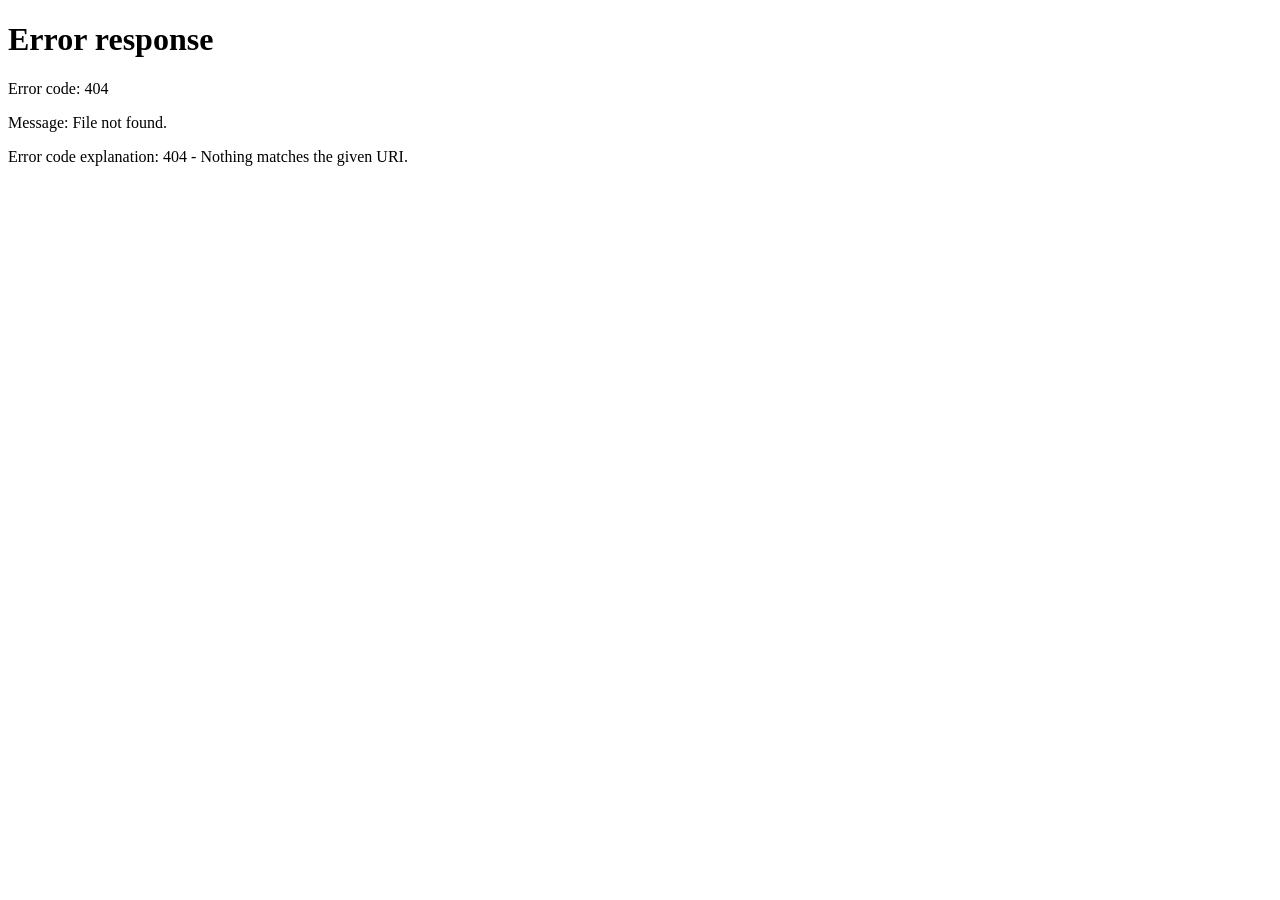
==== index.html @ f2846273 "Add PWA entry point" ====
<!DOCTYPE html>
<html><head><meta charset="utf-8"><meta name="viewport" content="width=device-width,initial-scale=1"><meta name="theme-color" content="#1f5fae"><meta name="description" content="Civil Quantity & Estimate Pro"><link rel="manifest" href="manifest.webmanifest"><link rel="icon" href="icon.svg"><title>Civil Quantity & Estimate Pro</title></head><body><script>window.location.replace('./app.html');</script><noscript>Enable JavaScript to use Civil Quantity & Estimate Pro.</noscript></body></html>
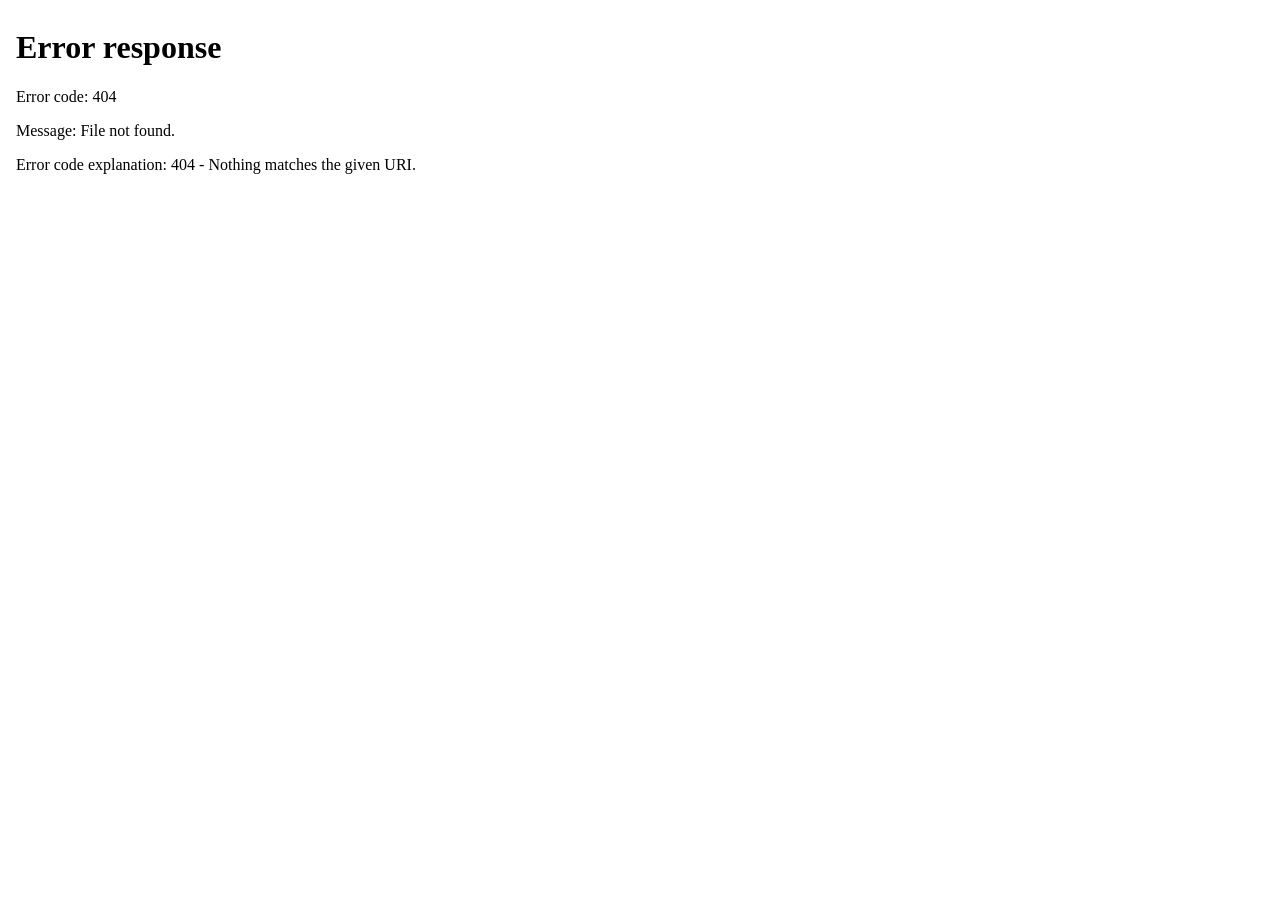
==== commit 2b8a3d98: "Configure PWA shell and service worker" ====
--- a/index.html
+++ b/index.html
@@ -1,2 +1,2 @@
 <!DOCTYPE html>
-<html><head><meta charset="utf-8"><meta name="viewport" content="width=device-width,initial-scale=1"><meta name="theme-color" content="#1f5fae"><meta name="description" content="Civil Quantity & Estimate Pro"><link rel="manifest" href="manifest.webmanifest"><link rel="icon" href="icon.svg"><title>Civil Quantity & Estimate Pro</title></head><body><script>window.location.replace('./app.html');</script><noscript>Enable JavaScript to use Civil Quantity & Estimate Pro.</noscript></body></html>+<html><head><meta charset="utf-8"><meta name="viewport" content="width=device-width, initial-scale=1, viewport-fit=cover"><meta name="theme-color" content="#1f5fae"><meta name="description" content="Civil Quantity & Estimate Pro — quantity calculation, BOQ, rate analysis, materials, steel, plumbing and electrical estimation."><link rel="manifest" href="manifest.webmanifest"><link rel="icon" href="icon.svg" type="image/svg+xml"><link rel="apple-touch-icon" href="icon.svg"><title>Civil Quantity & Estimate Pro</title></head><body><script>if('serviceWorker' in navigator){window.addEventListener('load',()=>navigator.serviceWorker.register('./sw.js').catch(console.error));}</script><script>window.addEventListener('error',e=>console.error(e));</script><!-- APP_START --><div id="app"></div><script>document.getElementById('app').innerHTML='<iframe src="app.html" style="width:100%;height:100vh;border:0" title="Civil Quantity & Estimate Pro"></iframe>';</script></body></html>
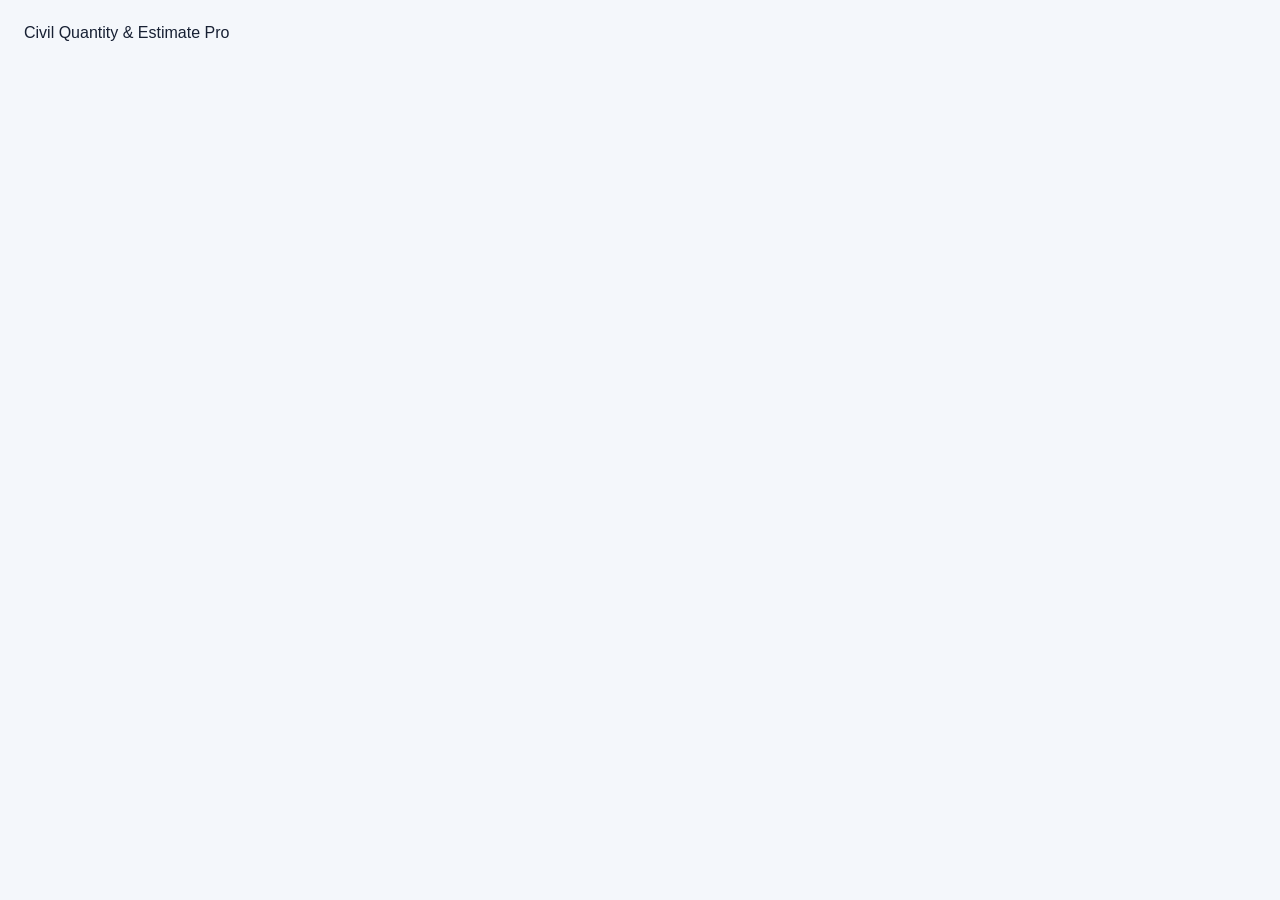
==== commit d3b0d7a7: "Prepare PWA application" ====
--- a/index.html
+++ b/index.html
@@ -1,2 +1,17 @@
 <!DOCTYPE html>
-<html><head><meta charset="utf-8"><meta name="viewport" content="width=device-width, initial-scale=1, viewport-fit=cover"><meta name="theme-color" content="#1f5fae"><meta name="description" content="Civil Quantity & Estimate Pro — quantity calculation, BOQ, rate analysis, materials, steel, plumbing and electrical estimation."><link rel="manifest" href="manifest.webmanifest"><link rel="icon" href="icon.svg" type="image/svg+xml"><link rel="apple-touch-icon" href="icon.svg"><title>Civil Quantity & Estimate Pro</title></head><body><script>if('serviceWorker' in navigator){window.addEventListener('load',()=>navigator.serviceWorker.register('./sw.js').catch(console.error));}</script><script>window.addEventListener('error',e=>console.error(e));</script><!-- APP_START --><div id="app"></div><script>document.getElementById('app').innerHTML='<iframe src="app.html" style="width:100%;height:100vh;border:0" title="Civil Quantity & Estimate Pro"></iframe>';</script></body></html>+<html lang="en">
+<head>
+<meta charset="UTF-8">
+<meta name="viewport" content="width=device-width,initial-scale=1,viewport-fit=cover">
+<meta name="theme-color" content="#155eef">
+<meta name="description" content="Civil Quantity & Estimate Pro — civil quantity calculation, BOQ, rate analysis, material, steel, plumbing and electrical estimation.">
+<link rel="manifest" href="./manifest.webmanifest">
+<link rel="icon" href="./icon.svg" type="image/svg+xml">
+<link rel="apple-touch-icon" href="./icon.svg">
+<title>Civil Quantity & Estimate Pro</title>
+<style>:root{--bg:#f4f7fb;--panel:#fff;--text:#172033;--muted:#667085;--line:#dbe2ea;--accent:#155eef;--accent2:#0b4dbb;--danger:#d92d20;--ok:#039855}*{box-sizing:border-box}body{margin:0;font-family:Inter,Arial,sans-serif;background:var(--bg);color:var(--text)}.app{display:flex;min-height:100vh}.side{width:245px;backgr</style>
+</head>
+<body>
+<div style="padding:24px;font-family:Arial">Civil Quantity & Estimate Pro</div>
+<script>if('serviceWorker' in navigator){window.addEventListener('load',function(){navigator.serviceWorker.register('./sw.js').catch(console.error)})}</script>
+</body></html>
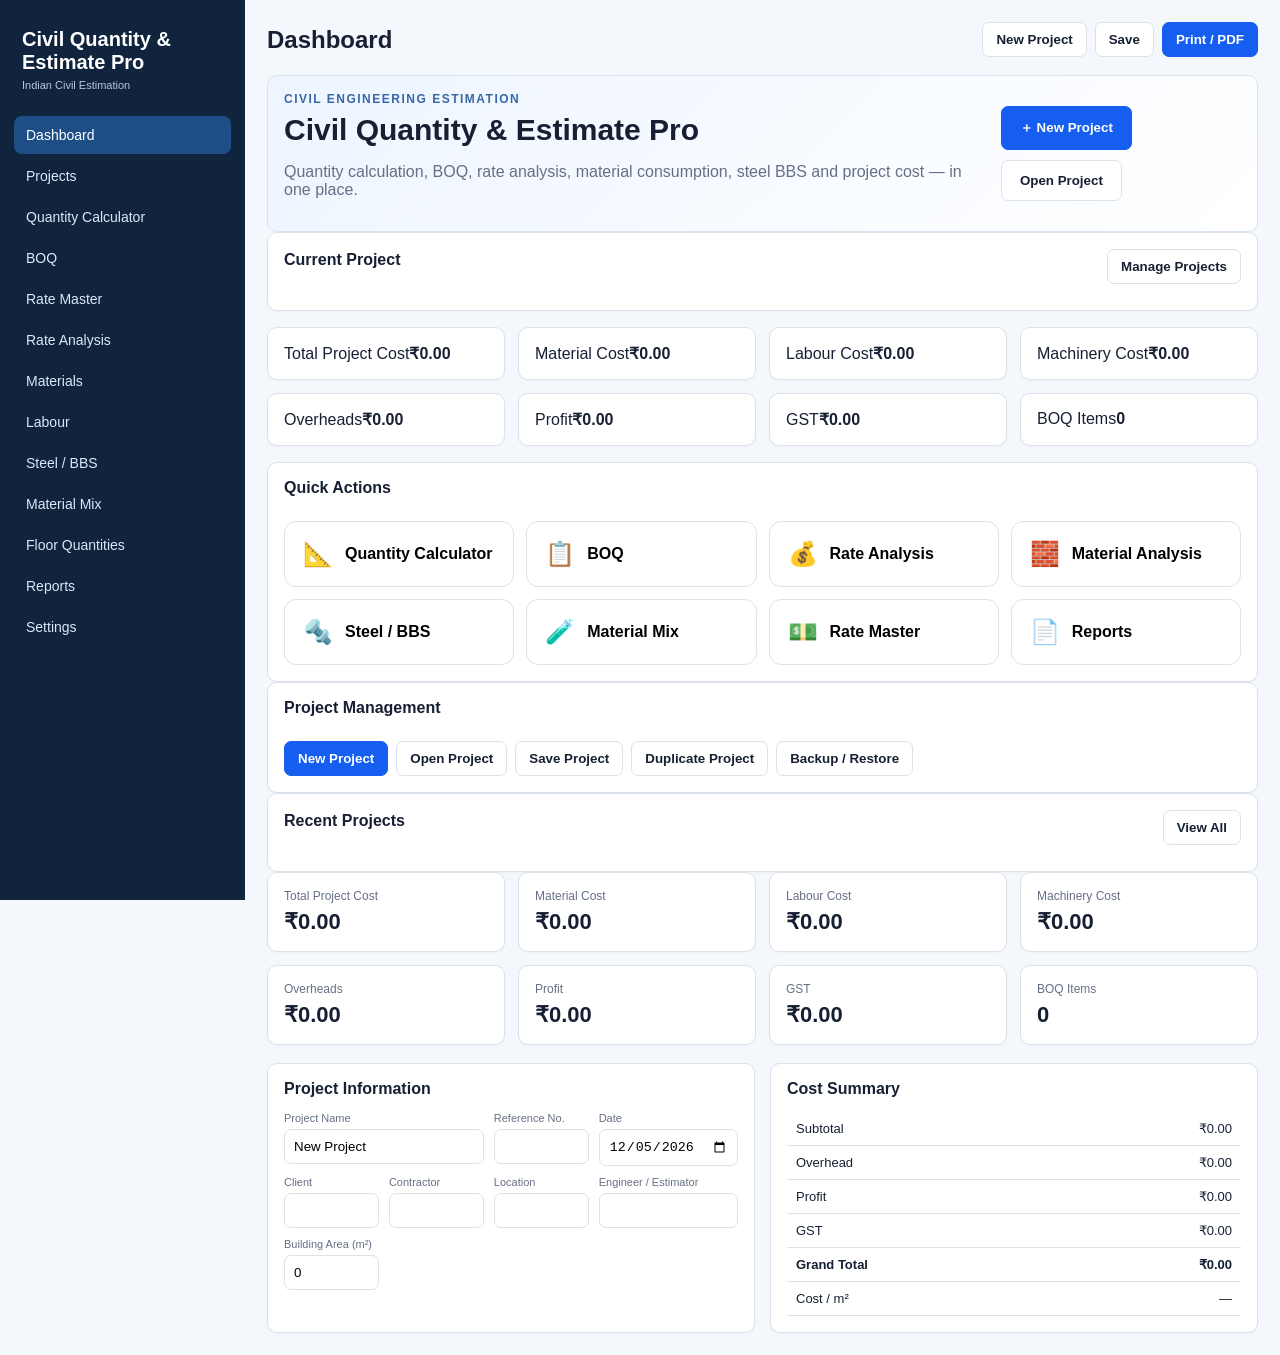
==== commit 10b99267: "Add files via upload" ====
--- a/index.html
+++ b/index.html
@@ -1,17 +1,419 @@
 <!DOCTYPE html>
 <html lang="en">
 <head>
+<meta name="viewport" content="width=device-width, initial-scale=1, viewport-fit=cover">
+<meta name="theme-color" content="#1f5fae">
+<meta name="description" content="Civil Quantity & Estimate Pro — quantity calculation, BOQ, rate analysis, materials, steel, plumbing and electrical estimation.">
+<link rel="manifest" href="manifest.webmanifest">
+<link rel="icon" href="icon.svg" type="image/svg+xml">
+<link rel="apple-touch-icon" href="icon.svg">
+
 <meta charset="UTF-8">
-<meta name="viewport" content="width=device-width,initial-scale=1,viewport-fit=cover">
-<meta name="theme-color" content="#155eef">
-<meta name="description" content="Civil Quantity & Estimate Pro — civil quantity calculation, BOQ, rate analysis, material, steel, plumbing and electrical estimation.">
-<link rel="manifest" href="./manifest.webmanifest">
-<link rel="icon" href="./icon.svg" type="image/svg+xml">
-<link rel="apple-touch-icon" href="./icon.svg">
+<meta name="viewport" content="width=device-width,initial-scale=1">
 <title>Civil Quantity & Estimate Pro</title>
-<style>:root{--bg:#f4f7fb;--panel:#fff;--text:#172033;--muted:#667085;--line:#dbe2ea;--accent:#155eef;--accent2:#0b4dbb;--danger:#d92d20;--ok:#039855}*{box-sizing:border-box}body{margin:0;font-family:Inter,Arial,sans-serif;background:var(--bg);color:var(--text)}.app{display:flex;min-height:100vh}.side{width:245px;backgr</style>
+<style>
+:root{--bg:#f4f7fb;--panel:#fff;--text:#172033;--muted:#667085;--line:#dbe2ea;--accent:#155eef;--accent2:#0b4dbb;--danger:#d92d20;--ok:#039855}
+*{box-sizing:border-box}body{margin:0;font-family:Inter,Arial,sans-serif;background:var(--bg);color:var(--text)}
+.app{display:flex;min-height:100vh}.side{width:245px;background:#10243e;color:white;padding:18px 14px;position:fixed;top:0;bottom:0;left:0;overflow:auto}.brand{font-size:20px;font-weight:800;padding:10px 8px 22px}.brand small{display:block;font-size:11px;color:#b8c7db;margin-top:5px;font-weight:500}.nav button{display:block;width:100%;border:0;background:transparent;color:#dce8f7;text-align:left;padding:11px 12px;border-radius:8px;margin:3px 0;cursor:pointer;font-size:14px}.nav button:hover,.nav button.active{background:#1d4f86;color:#fff}.main{margin-left:245px;width:calc(100% - 245px);padding:22px}.top{display:flex;justify-content:space-between;gap:15px;align-items:center;margin-bottom:18px}.top h1{margin:0;font-size:24px}.actions{display:flex;gap:8px;flex-wrap:wrap}.btn{border:1px solid var(--line);background:white;color:var(--text);padding:9px 13px;border-radius:7px;cursor:pointer;font-weight:600}.btn.primary{background:var(--accent);color:white;border-color:var(--accent)}.btn.danger{color:var(--danger)}.btn:hover{filter:brightness(.97)}.page{display:none}.page.active{display:block}.cards{display:grid;grid-template-columns:repeat(4,1fr);gap:13px;margin-bottom:18px}.card,.panel{background:var(--panel);border:1px solid var(--line);border-radius:10px;padding:16px;box-shadow:0 1px 2px #00000008}.card .label{color:var(--muted);font-size:12px}.card .value{font-size:22px;font-weight:800;margin-top:6px}.grid2{display:grid;grid-template-columns:1fr 1fr;gap:15px}.grid3{display:grid;grid-template-columns:repeat(3,1fr);gap:12px}.panel h2{font-size:16px;margin:0 0 14px}.form{display:grid;grid-template-columns:repeat(4,1fr);gap:10px}.field label{display:block;font-size:11px;color:var(--muted);margin-bottom:5px}.field input,.field select,.field textarea{width:100%;padding:9px;border:1px solid var(--line);border-radius:7px;background:#fff}.field textarea{min-height:70px}.span2{grid-column:span 2}.span4{grid-column:span 4}table{width:100%;border-collapse:collapse;font-size:13px}th,td{border-bottom:1px solid var(--line);padding:9px;text-align:left;vertical-align:middle}th{background:#f7f9fc;color:#475467;font-size:11px;text-transform:uppercase}td input,td select{width:100%;padding:6px;border:1px solid #d0d5dd;border-radius:5px}.right{text-align:right}.muted{color:var(--muted)}.tag{display:inline-block;background:#eef4ff;color:#175cd3;padding:3px 7px;border-radius:999px;font-size:11px}.total{font-weight:800}.empty{padding:28px;text-align:center;color:var(--muted)}.toast{position:fixed;right:20px;bottom:20px;background:#172b4d;color:#fff;padding:12px 15px;border-radius:8px;display:none;z-index:10}.mobilebar{display:none}.small{font-size:12px}.formula{font-family:ui-monospace,monospace;background:#f8fafc;border:1px dashed #cbd5e1;padding:10px;border-radius:7px;margin-top:10px}.section-title{display:flex;justify-content:space-between;align-items:center;margin-bottom:10px}.subtabs{display:flex;gap:6px;flex-wrap:wrap;margin-bottom:12px}.subtabs button{border:1px solid var(--line);background:#fff;padding:7px 10px;border-radius:7px;cursor:pointer}.subtabs button.active{background:#eaf2ff;border-color:#98b9ff;color:#175cd3}@media(max-width:900px){.side{display:none}.main{margin:0;width:100%;padding:14px;padding-bottom:70px}.cards{grid-template-columns:repeat(2,1fr)}.grid2,.grid3{grid-template-columns:1fr}.form{grid-template-columns:1fr 1fr}.span2,.span4{grid-column:span 2}.mobilebar{display:flex;position:fixed;bottom:0;left:0;right:0;background:#10243e;z-index:5;padding:7px;gap:5px;overflow:auto}.mobilebar button{flex:1;min-width:80px;background:#1d4f86;color:white;border:0;border-radius:6px;padding:8px;font-size:11px}.top{align-items:flex-start;flex-direction:column}}
+@media print{.side,.actions,.mobilebar,.no-print{display:none!important}.main{margin:0;width:100%;padding:0}.page{display:block!important}.card,.panel{box-shadow:none}.top{margin-bottom:8px}}
+</style>
+
+<style>
+.hero{display:flex;justify-content:space-between;gap:24px;align-items:center;background:linear-gradient(135deg,#eef5ff,#ffffff);border:1px solid #d9e4f2}
+.eyebrow{font-size:12px;font-weight:800;letter-spacing:1.5px;color:#3867a8;margin-bottom:7px}
+.hero h1{margin:0 0 8px;font-size:30px}
+.hero-actions{display:flex;gap:10px;flex-wrap:wrap}
+.btn.big{padding:12px 18px}
+.home-summary{margin:16px 0}
+.quick-grid{display:grid;grid-template-columns:repeat(4,minmax(0,1fr));gap:12px}
+.quick-card{border:1px solid #dbe3ec;background:#fff;border-radius:12px;padding:18px;text-align:left;cursor:pointer;display:flex;align-items:center;gap:12px;font:inherit}
+.quick-card:hover{transform:translateY(-1px);box-shadow:0 4px 14px rgba(0,0,0,.07)}
+.quick-card b{font-size:24px}.quick-card span{font-weight:700}
+.home-project{display:flex;justify-content:space-between;gap:20px;flex-wrap:wrap}
+.project-meta{display:grid;grid-template-columns:repeat(4,minmax(120px,1fr));gap:12px}
+.project-meta div{background:#f7f9fb;padding:12px;border-radius:8px}.project-meta small{display:block;color:#6b7280}.project-meta strong{display:block;margin-top:4px}
+@media(max-width:800px){.hero{display:block}.hero-actions{margin-top:16px}.quick-grid{grid-template-columns:repeat(2,minmax(0,1fr))}.project-meta{grid-template-columns:repeat(2,minmax(120px,1fr))}}
+@media(max-width:480px){.quick-grid{grid-template-columns:1fr}.project-meta{grid-template-columns:1fr}.hero h1{font-size:24px}}
+</style>
 </head>
 <body>
-<div style="padding:24px;font-family:Arial">Civil Quantity & Estimate Pro</div>
-<script>if('serviceWorker' in navigator){window.addEventListener('load',function(){navigator.serviceWorker.register('./sw.js').catch(console.error)})}</script>
-</body></html>+<div class="app">
+<aside class="side">
+  <div class="brand">Civil Quantity & Estimate Pro<small>Indian Civil Estimation</small></div>
+  <div class="nav" id="nav"></div>
+</aside>
+<main class="main">
+  <div class="top">
+    <h1 id="pageTitle">Dashboard</h1>
+    <div class="actions no-print">
+      <button class="btn" onclick="newProject()">New Project</button>
+      <button class="btn" onclick="saveProject()">Save</button>
+      <button class="btn primary" onclick="printReport()">Print / PDF</button>
+    </div>
+  </div>
+
+  <section id="home" class="page active">
+    <div class="panel hero">
+      <div>
+        <div class="eyebrow">CIVIL ENGINEERING ESTIMATION</div>
+        <h1>Civil Quantity & Estimate Pro</h1>
+        <p class="muted">Quantity calculation, BOQ, rate analysis, material consumption, steel BBS and project cost — in one place.</p>
+      </div>
+      <div class="hero-actions">
+        <button class="btn primary big" onclick="newProject();showPage('projects')">＋ New Project</button>
+        <button class="btn big" onclick="showPage('projects')">Open Project</button>
+      </div>
+    </div>
+
+    <div class="panel">
+      <div class="section-title"><h2>Current Project</h2><button class="btn" onclick="showPage('projects')">Manage Projects</button></div>
+      <div id="homeProject"></div>
+    </div>
+
+    <div class="cards home-summary">
+      <div class="card"><span>Total Project Cost</span><strong id="homeTotal">₹0.00</strong></div>
+      <div class="card"><span>Material Cost</span><strong id="homeMaterial">₹0.00</strong></div>
+      <div class="card"><span>Labour Cost</span><strong id="homeLabour">₹0.00</strong></div>
+      <div class="card"><span>Machinery Cost</span><strong id="homeMachinery">₹0.00</strong></div>
+      <div class="card"><span>Overheads</span><strong id="homeOverhead">₹0.00</strong></div>
+      <div class="card"><span>Profit</span><strong id="homeProfit">₹0.00</strong></div>
+      <div class="card"><span>GST</span><strong id="homeGST">₹0.00</strong></div>
+      <div class="card"><span>BOQ Items</span><strong id="homeBOQ">0</strong></div>
+    </div>
+
+    <div class="panel">
+      <div class="section-title"><h2>Quick Actions</h2></div>
+      <div class="quick-grid">
+        <button class="quick-card" onclick="showPage('quantity')"><b>📐</b><span>Quantity Calculator</span></button>
+        <button class="quick-card" onclick="showPage('boq')"><b>📋</b><span>BOQ</span></button>
+        <button class="quick-card" onclick="showPage('analysis')"><b>💰</b><span>Rate Analysis</span></button>
+        <button class="quick-card" onclick="showPage('materials')"><b>🧱</b><span>Material Analysis</span></button>
+        <button class="quick-card" onclick="showPage('steel')"><b>🔩</b><span>Steel / BBS</span></button>
+        <button class="quick-card" onclick="showPage('mixes')"><b>🧪</b><span>Material Mix</span></button>
+        <button class="quick-card" onclick="showPage('rates')"><b>💵</b><span>Rate Master</span></button>
+        <button class="quick-card" onclick="showPage('reports')"><b>📄</b><span>Reports</span></button>
+      </div>
+    </div>
+
+    <div class="panel">
+      <div class="section-title"><h2>Project Management</h2></div>
+      <div class="actions">
+        <button class="btn primary" onclick="newProject();showPage('projects')">New Project</button>
+        <button class="btn" onclick="showPage('projects')">Open Project</button>
+        <button class="btn" onclick="saveAll();toast('Project saved')">Save Project</button>
+        <button class="btn" onclick="duplicateProject()">Duplicate Project</button>
+        <button class="btn" onclick="showPage('settings')">Backup / Restore</button>
+      </div>
+    </div>
+
+    <div class="panel">
+      <div class="section-title"><h2>Recent Projects</h2><button class="btn" onclick="showPage('projects')">View All</button></div>
+      <div id="homeRecent"></div>
+    </div>
+  </section>
+
+
+
+  <section id="dashboard" class="page active">
+    <div class="cards">
+      <div class="card"><div class="label">Total Project Cost</div><div class="value" id="dTotal">₹0.00</div></div>
+      <div class="card"><div class="label">Material Cost</div><div class="value" id="dMaterial">₹0.00</div></div>
+      <div class="card"><div class="label">Labour Cost</div><div class="value" id="dLabour">₹0.00</div></div>
+      <div class="card"><div class="label">Machinery Cost</div><div class="value" id="dMachinery">₹0.00</div></div>
+      <div class="card"><div class="label">Overheads</div><div class="value" id="dOverhead">₹0.00</div></div>
+      <div class="card"><div class="label">Profit</div><div class="value" id="dProfit">₹0.00</div></div>
+      <div class="card"><div class="label">GST</div><div class="value" id="dGST">₹0.00</div></div>
+      <div class="card"><div class="label">BOQ Items</div><div class="value" id="dItems">0</div></div>
+    </div>
+    <div class="grid2">
+      <div class="panel">
+        <h2>Project Information</h2>
+        <div class="form">
+          <div class="field span2"><label>Project Name</label><input id="pName" oninput="updateProject()"></div>
+          <div class="field"><label>Reference No.</label><input id="pRef" oninput="updateProject()"></div>
+          <div class="field"><label>Date</label><input id="pDate" type="date" oninput="updateProject()"></div>
+          <div class="field"><label>Client</label><input id="pClient" oninput="updateProject()"></div>
+          <div class="field"><label>Contractor</label><input id="pContractor" oninput="updateProject()"></div>
+          <div class="field"><label>Location</label><input id="pLocation" oninput="updateProject()"></div>
+          <div class="field"><label>Engineer / Estimator</label><input id="pEngineer" oninput="updateProject()"></div>
+          <div class="field"><label>Building Area (m²)</label><input id="pArea" type="number" min="0" step="0.001" oninput="updateProject()"></div>
+        </div>
+      </div>
+      <div class="panel">
+        <h2>Cost Summary</h2>
+        <table><tbody id="summaryTable"></tbody></table>
+      </div>
+    </div>
+  </section>
+
+  <section id="projects" class="page">
+    <div class="panel"><div class="section-title"><h2>Saved Projects</h2><button class="btn primary" onclick="newProject()">New Project</button></div><div id="projectList"></div></div>
+  </section>
+
+  <section id="quantity" class="page">
+    <div class="panel">
+      <div class="section-title"><h2>Quantity Calculator</h2><button class="btn primary" onclick="addQuantity()">Add to BOQ</button></div>
+      <div class="subtabs" id="qTabs"></div>
+      <div class="form">
+        <div class="field"><label>Item Description</label><input id="qDesc" value="RCC Beam"></div>
+        <div class="field"><label>Unit</label><select id="qUnit"><option>m³</option><option>m²</option><option>m</option><option>ft³</option><option>ft²</option><option>kg</option><option>tonne</option><option>litre</option><option>Nos</option></select></div>
+        <div class="field"><label>Length</label><input id="qL" type="number" value="10" step="0.001" oninput="calcQ()"></div>
+        <div class="field"><label>Width</label><input id="qW" type="number" value="0.30" step="0.001" oninput="calcQ()"></div>
+        <div class="field"><label>Height / Depth</label><input id="qH" type="number" value="0.50" step="0.001" oninput="calcQ()"></div>
+        <div class="field"><label>Number</label><input id="qN" type="number" value="4" step="1" oninput="calcQ()"></div>
+        <div class="field"><label>Thickness (optional)</label><input id="qT" type="number" value="0" step="0.001" oninput="calcQ()"></div>
+        <div class="field"><label>Waste %</label><input id="qWaste" type="number" value="0" min="0" step="0.1" oninput="calcQ()"></div>
+      </div>
+      <div class="formula" id="qFormula"></div>
+      <div style="margin-top:14px;font-size:22px;font-weight:800">Final Quantity: <span id="qResult">0.000</span> <span id="qResultUnit">m³</span></div>
+    </div>
+  </section>
+
+  <section id="boq" class="page">
+    <div class="panel">
+      <div class="section-title"><h2>Bill of Quantities</h2><div class="actions no-print"><button class="btn" onclick="addBlankBOQ()">Add Item</button><button class="btn" onclick="exportCSV()">Export CSV</button></div></div>
+      <div style="overflow:auto"><table><thead><tr><th>Sl</th><th>Item Code</th><th>Description</th><th>Category</th><th>Qty</th><th>Unit</th><th>Rate</th><th>Amount</th><th class="no-print"></th></tr></thead><tbody id="boqBody"></tbody><tfoot id="boqFoot"></tfoot></table></div>
+    </div>
+  </section>
+
+  <section id="rates" class="page">
+    <div class="panel">
+      <div class="section-title"><h2>Rate Master</h2><div class="actions no-print"><button class="btn primary" onclick="addRate()">Add Rate</button><button class="btn" onclick="exportRates()">Export CSV</button><label class="btn">Import CSV<input id="rateFile" type="file" accept=".csv" style="display:none" onchange="importRates(event)"></label></div></div>
+      <div style="overflow:auto"><table><thead><tr><th>Code</th><th>Description</th><th>Category</th><th>Unit</th><th>Material</th><th>Labour</th><th>Machinery</th><th>Basic</th><th>OH %</th><th>Profit %</th><th>GST %</th><th>Final</th><th class="no-print"></th></tr></thead><tbody id="rateBody"></tbody></table></div>
+    </div>
+  </section>
+
+  <section id="analysis" class="page">
+    <div class="panel"><h2>Rate Analysis</h2><div id="analysisBox"></div></div>
+  </section>
+
+  <section id="materials" class="page">
+    <div class="panel"><h2>Material Summary</h2><div id="materialBox"></div></div>
+  </section>
+
+  <section id="labour" class="page">
+    <div class="panel"><h2>Labour Summary</h2><div id="labourBox"></div></div>
+  </section>
+
+  <section id="steel" class="page">
+    <div class="panel">
+      <div class="section-title"><h2>Steel Calculator / BBS</h2><button class="btn primary" onclick="addSteel()">Add Bar</button></div>
+      <div class="form">
+        <div class="field"><label>Bar Mark</label><input id="sMark" value="B1"></div>
+        <div class="field"><label>Member</label><input id="sMember" value="Beam"></div>
+        <div class="field"><label>Diameter (mm)</label><input id="sDia" type="number" value="16" oninput="calcSteel()"></div>
+        <div class="field"><label>Number</label><input id="sNum" type="number" value="10" oninput="calcSteel()"></div>
+        <div class="field"><label>Cutting Length (m)</label><input id="sLen" type="number" value="8" step="0.001" oninput="calcSteel()"></div>
+        <div class="field"><label>Lap / Bend Allowance (m)</label><input id="sExtra" type="number" value="0" step="0.001" oninput="calcSteel()"></div>
+      </div>
+      <div class="formula" id="steelFormula"></div>
+      <div style="overflow:auto;margin-top:15px"><table><thead><tr><th>Mark</th><th>Member</th><th>Dia</th><th>No.</th><th>Cut Length</th><th>Total Length</th><th>Unit Wt.</th><th>Total Wt.</th><th></th></tr></thead><tbody id="steelBody"></tbody></table></div>
+    </div>
+  </section>
+
+
+
+  <section id="mixes" class="page">
+    <div class="panel">
+      <div class="section-title"><h2>Material Mix & Consumption</h2>
+        <button class="btn primary" onclick="copyStandardToCustom()">Copy Standard → My Project Mix</button></div>
+      <p class="muted small">Use Standard defaults or My Project Mix. All quantities are editable per one unit of the selected BOQ item.</p>
+      <div class="form">
+        <div class="field"><label>Rate / BOQ Item</label><select id="mixRate"></select></div>
+        <div class="field"><label>Calculation Method</label><select id="mixMethod">
+          <option value="standard">Standard</option><option value="custom">My Project Mix</option>
+        </select></div>
+      </div>
+      <div id="mixEditor"></div><div class="formula" id="mixPreview"></div>
+    </div>
+    <div class="panel"><div class="section-title"><h2>Project Material Requirement</h2>
+      <button class="btn" onclick="renderMaterials()">Refresh</button></div>
+      <div id="materialBox"></div></div>
+  </section>
+  <section id="floors" class="page">
+    <div class="panel">
+      <div class="section-title"><h2>Floor-wise Quantity Estimation</h2><button class="btn primary" onclick="addFloor()">Add Floor</button></div>
+      <p class="muted small">Enter floor dimensions and use the quick calculators to build floor-wise quantity records. Quantities remain linked to the project BOQ.</p>
+      <div class="form">
+        <div class="field"><label>Floor Name</label><input id="fName" value="Ground Floor"></div>
+        <div class="field"><label>Length (m)</label><input id="fL" type="number" value="20" step="0.001"></div>
+        <div class="field"><label>Width (m)</label><input id="fW" type="number" value="10" step="0.001"></div>
+        <div class="field"><label>Floor Area (m²)</label><input id="fArea" readonly></div>
+      </div>
+      <div class="formula" id="floorFormula"></div>
+      <div style="overflow:auto;margin-top:15px"><table><thead><tr><th>Floor</th><th>Length</th><th>Width</th><th>Area</th><th>BOQ Qty</th><th>Cost</th><th></th></tr></thead><tbody id="floorBody"></tbody></table></div>
+    </div>
+  </section>
+
+  <section id="reports" class="page">
+    <div class="panel">
+      <h2>Professional Estimate Report</h2>
+      <div id="reportBox"></div>
+      <button class="btn primary no-print" onclick="printReport()">Print / Save as PDF</button>
+    </div>
+  </section>
+
+  <section id="settings" class="page">
+    <div class="panel"><h2>Settings</h2><div class="form">
+      <div class="field"><label>Company Name</label><input id="setCompany" oninput="settings.company=this.value;saveAll()"></div>
+      <div class="field"><label>Overhead %</label><input id="setOH" type="number" value="5" oninput="settings.oh=+this.value;refresh()"></div>
+      <div class="field"><label>Profit %</label><input id="setProfit" type="number" value="10" oninput="settings.profit=+this.value;refresh()"></div>
+      <div class="field"><label>GST %</label><input id="setGST" type="number" value="18" oninput="settings.gst=+this.value;refresh()"></div>
+    </div><p class="muted small">Data is stored in your browser using localStorage. Use CSV export for backups and rate transfers.</p></div>
+  </section>
+</main>
+</div>
+<div class="mobilebar" id="mobileNav"></div>
+<div class="toast" id="toast"></div>
+
+<script>
+const pages=[
+ ['dashboard','Dashboard'],['projects','Projects'],['quantity','Quantity Calculator'],['boq','BOQ'],['rates','Rate Master'],
+ ['analysis','Rate Analysis'],['materials','Materials'],['labour','Labour'],['steel','Steel / BBS'],['mixes','Material Mix'],['floors','Floor Quantities'],['reports','Reports'],['settings','Settings']
+];
+const qcats=['Earthwork','Concrete','Masonry','Plastering','Flooring','Painting','Waterproofing','Roofing','Doors & Windows','External Works','Electrical','Plumbing'];
+const sampleRates=[
+ {code:'EXC-001',desc:'Excavation in ordinary soil',cat:'Earthwork',unit:'m³',mat:0,lab:350,mach:150,oh:5,profit:10,gst:0},
+ {code:'PCC-001',desc:'PCC 1:4:8',cat:'Concrete',unit:'m³',mat:4800,lab:900,mach:200,oh:5,profit:10,gst:0},
+ {code:'RCC-020',desc:'RCC M20',cat:'Concrete',unit:'m³',mat:5200,lab:1200,mach:300,oh:5,profit:10,gst:0},
+ {code:'RCC-025',desc:'RCC M25',cat:'Concrete',unit:'m³',mat:5500,lab:1200,mach:300,oh:5,profit:10,gst:0},
+ {code:'STL-500',desc:'Reinforcement steel Fe500',cat:'Steel',unit:'kg',mat:72,lab:8,mach:0,oh:5,profit:10,gst:0},
+ {code:'BRK-001',desc:'Brick masonry 1:6',cat:'Masonry',unit:'m³',mat:4200,lab:900,mach:0,oh:5,profit:10,gst:0},
+ {code:'BLK-001',desc:'Concrete block masonry',cat:'Masonry',unit:'m³',mat:3800,lab:850,mach:0,oh:5,profit:10,gst:0},
+ {code:'PLS-001',desc:'Internal cement plaster 12 mm',cat:'Plastering',unit:'m²',mat:105,lab:95,mach:0,oh:5,profit:10,gst:0},
+ {code:'PLS-002',desc:'External cement plaster 15 mm',cat:'Plastering',unit:'m²',mat:125,lab:110,mach:0,oh:5,profit:10,gst:0},
+ {code:'FLR-001',desc:'Vitrified tile flooring',cat:'Flooring',unit:'m²',mat:650,lab:180,mach:0,oh:5,profit:10,gst:0},
+ {code:'PNT-001',desc:'Interior emulsion painting',cat:'Painting',unit:'m²',mat:65,lab:45,mach:0,oh:5,profit:10,gst:0},
+ {code:'WPF-001',desc:'Cementitious waterproofing',cat:'Waterproofing',unit:'m²',mat:120,lab:80,mach:0,oh:5,profit:10,gst:0},
+ {code:'ROF-001',desc:'Colour coated roofing',cat:'Roofing',unit:'m²',mat:650,lab:150,mach:0,oh:5,profit:10,gst:0}
+];
+let db=JSON.parse(localStorage.getItem('civilEstimatePro')||'null')||{projects:[],current:null,rates:sampleRates,steel:[]};
+let settings=JSON.parse(localStorage.getItem('civilEstimateSettings')||'null')||{company:'Civil Quantity & Estimate Pro',oh:5,profit:10,gst:18};
+if(!db.current) db.current={id:Date.now(),name:'New Project',ref:'',date:new Date().toISOString().slice(0,10),client:'',contractor:'',location:'',engineer:'',area:0,boq:[],floors:[]};
+let qCat='Concrete';
+
+function money(n){return new Intl.NumberFormat('en-IN',{style:'currency',currency:'INR',maximumFractionDigits:2}).format(+n||0)}
+function finalRate(r){let basic=(+r.mat||0)+(+r.lab||0)+(+r.mach||0);let oh=basic*(+r.oh||0)/100;let profit=(basic+oh)*(+r.profit||0)/100;let gst=(basic+oh+profit)*(+r.gst||0)/100;return basic+oh+profit+gst}
+function saveAll(){localStorage.setItem('civilEstimatePro',JSON.stringify(db));localStorage.setItem('civilEstimateSettings',JSON.stringify(settings))}
+function toast(t){let x=document.getElementById('toast');x.textContent=t;x.style.display='block';setTimeout(()=>x.style.display='none',1800)}
+function showPage(id){pages.forEach(([p])=>document.getElementById(p).classList.toggle('active',p===id));document.getElementById('pageTitle').textContent=pages.find(x=>x[0]===id)[1];document.querySelectorAll('.nav button,.mobilebar button').forEach(b=>b.classList.toggle('active',b.dataset.page===id));refreshPage(id)}
+document.getElementById('nav').innerHTML=pages.map(([id,n])=>`<button data-page="${id}" onclick="showPage('${id}')">${n}</button>`).join('');
+document.getElementById('mobileNav').innerHTML=pages.slice(0,6).map(([id,n])=>`<button data-page="${id}" onclick="showPage('${id}')">${n}</button>`).join('');
+
+function refresh(){updateDashboard();renderBOQ();renderRates();renderAnalysis();renderMaterials();renderLabour();renderSteel();renderReports();saveAll()}
+function refreshPage(id){refresh();if(id==='home')renderHome();if(id==='projects')renderProjects();if(id==='quantity')calcQ();if(id==='floors'){calcFloor();renderFloors()}}
+function currentTotals(){let b=db.current.boq||[], mat=0,lab=0,mach=0,sub=0; b.forEach(x=>{let r=db.rates.find(z=>z.code===x.code);let amount=(+x.qty||0)*rateFor(r);sub+=amount;if(r){mat+=(+r.mat||0)*(+x.qty||0);lab+=(+r.lab||0)*(+x.qty||0);mach+=(+r.mach||0)*(+x.qty||0)}});let oh=sub*settings.oh/100,profit=(sub+oh)*settings.profit/100,gst=(sub+oh+profit)*settings.gst/100;return{mat,lab,mach,sub,oh,profit,gst,total:sub+oh+profit+gst}}
+function rateFor(r){if(!r)return 0;let old={...r};if(r.gst===undefined)old.gst=0;return finalRate(old)}
+function updateDashboard(){let t=currentTotals();[['dTotal',t.total],['dMaterial',t.mat],['dLabour',t.lab],['dMachinery',t.mach],['dOverhead',t.oh],['dProfit',t.profit],['dGST',t.gst]].forEach(([id,v])=>document.getElementById(id).textContent=money(v));document.getElementById('dItems').textContent=(db.current.boq||[]).length;
+document.getElementById('pName').value=db.current.name||'';document.getElementById('pRef').value=db.current.ref||'';document.getElementById('pDate').value=db.current.date||'';document.getElementById('pClient').value=db.current.client||'';document.getElementById('pContractor').value=db.current.contractor||'';document.getElementById('pLocation').value=db.current.location||'';document.getElementById('pEngineer').value=db.current.engineer||'';document.getElementById('pArea').value=db.current.area||0;
+document.getElementById('summaryTable').innerHTML=`<tr><td>Subtotal</td><td class="right">${money(t.sub)}</td></tr><tr><td>Overhead</td><td class="right">${money(t.oh)}</td></tr><tr><td>Profit</td><td class="right">${money(t.profit)}</td></tr><tr><td>GST</td><td class="right">${money(t.gst)}</td></tr><tr class="total"><td>Grand Total</td><td class="right">${money(t.total)}</td></tr><tr><td>Cost / m²</td><td class="right">${db.current.area?money(t.total/db.current.area):'—'}</td></tr>`}
+function updateProject(){db.current.name=document.getElementById('pName').value;db.current.ref=document.getElementById('pRef').value;db.current.date=document.getElementById('pDate').value;db.current.client=document.getElementById('pClient').value;db.current.contractor=document.getElementById('pContractor').value;db.current.location=document.getElementById('pLocation').value;db.current.engineer=document.getElementById('pEngineer').value;db.current.area=+document.getElementById('pArea').value||0;saveAll()}
+function newProject(){let p={id:Date.now(),name:'New Project',ref:'',date:new Date().toISOString().slice(0,10),client:'',contractor:'',location:'',engineer:'',area:0,boq:[],floors:[]};db.projects.push(db.current);db.current=p;saveAll();populateMixRates();showPage('home');toast('New project created')}
+function saveProject(){db.projects=db.projects.filter(p=>p.id!==db.current.id);db.projects.push(JSON.parse(JSON.stringify(db.current)));saveAll();toast('Project saved')}
+function renderProjects(){document.getElementById('projectList').innerHTML=db.projects.length?`<table><thead><tr><th>Project</th><th>Client</th><th>Date</th><th>Items</th><th></th></tr></thead><tbody>${db.projects.map(p=>`<tr><td>${p.name}</td><td>${p.client||'—'}</td><td>${p.date||'—'}</td><td>${(p.boq||[]).length}</td><td><button class="btn" onclick="openProject(${p.id})">Open</button> <button class="btn danger" onclick="deleteProject(${p.id})">Delete</button></td></tr>`).join('')}</tbody></table>`:'<div class="empty">No saved projects yet.</div>'}
+function openProject(id){let p=db.projects.find(x=>x.id===id);if(p){db.current=JSON.parse(JSON.stringify(p));saveAll();showPage('dashboard');toast('Project opened')}}
+function deleteProject(id){if(confirm('Delete this project?')){db.projects=db.projects.filter(p=>p.id!==id);saveAll();renderProjects()}}
+function setupQTabs(){document.getElementById('qTabs').innerHTML=qcats.map(c=>`<button class="${c===qCat?'active':''}" onclick="qCat='${c}';setupQTabs();document.getElementById('qDesc').value='${c}';">${c}</button>`).join('')}
+function calcQ(){let L=+qL.value||0,W=+qW.value||0,H=+qH.value||0,N=+qN.value||0,T=+qT.value||0,w=+qWaste.value||0,unit=qUnit.value,base=0;
+if(['m³','ft³'].includes(unit))base=L*W*H*N;else if(['m²','ft²'].includes(unit))base=L*W*N;else if(['m','Nos','kg','tonne','litre'].includes(unit))base=L*N;
+let final=base*(1+w/100);qFormula.textContent=`${L} × ${W||1} × ${H||1} × ${N} = ${base.toFixed(3)} ${unit}; Waste ${w}% → ${final.toFixed(3)} ${unit}`;qResult.textContent=final.toFixed(3);qResultUnit.textContent=unit}
+function addQuantity(){let desc=qDesc.value||'Quantity Item',unit=qUnit.value,qty=+qResult.textContent||0;let r=db.rates.find(x=>x.unit===unit&&x.desc.toLowerCase().includes(desc.toLowerCase().split(' ')[0]))||db.rates.find(x=>x.unit===unit);db.current.boq.push({id:Date.now(),code:r?r.code:'',desc,cat:qCat,qty,unit,rate:r?rateFor(r):0});saveAll();showPage('boq');toast('Quantity added to BOQ')}
+function addBlankBOQ(){db.current.boq.push({id:Date.now(),code:'',desc:'New item',cat:'Other',qty:1,unit:'m³',rate:0});saveAll();renderBOQ()}
+function renderBOQ(){let b=db.current.boq||[];document.getElementById('boqBody').innerHTML=b.map((x,i)=>`<tr><td>${i+1}</td><td><input value="${x.code||''}" onchange="editBOQ(${x.id},'code',this.value)"></td><td><input value="${x.desc||''}" onchange="editBOQ(${x.id},'desc',this.value)"></td><td><select onchange="editBOQ(${x.id},'cat',this.value)">${qcats.map(c=>`<option ${x.cat===c?'selected':''}>${c}</option>`).join('')}</select></td><td><input type="number" step="0.001" value="${x.qty}" onchange="editBOQ(${x.id},'qty',this.value)"></td><td>${x.unit}</td><td><input type="number" step="0.01" value="${x.rate}" onchange="editBOQ(${x.id},'rate',this.value)"></td><td class="right">${money((+x.qty||0)*(+x.rate||0))}</td><td class="no-print"><button class="btn danger" onclick="removeBOQ(${x.id})">×</button></td></tr>`).join('')||'<tr><td colspan="9" class="empty">No BOQ items.</td></tr>';
+let t=currentTotals();document.getElementById('boqFoot').innerHTML=`<tr><td colspan="7" class="right total">Subtotal</td><td class="right total">${money(t.sub)}</td><td></td></tr><tr><td colspan="7" class="right">Overhead + Profit + GST</td><td class="right">${money(t.total-t.sub)}</td><td></td></tr><tr><td colspan="7" class="right total">Grand Total</td><td class="right total">${money(t.total)}</td><td></td></tr>`}
+function editBOQ(id,k,v){let x=db.current.boq.find(z=>z.id===id);if(!x)return;x[k]=k==='qty'||k==='rate'?+v:v;if(k==='code'){let r=db.rates.find(z=>z.code===v);if(r){x.unit=r.unit;x.rate=rateFor(r)}}saveAll();renderBOQ();updateDashboard()}
+function removeBOQ(id){db.current.boq=db.current.boq.filter(x=>x.id!==id);saveAll();renderBOQ();updateDashboard()}
+
+function editCoefficients(i){
+  const r=db.rates[i];
+  const fields=[
+    ['cementKg','Cement kg per unit',r.cementKg||0],
+    ['sandM3','Sand m³ per unit',r.sandM3||0],
+    ['aggM3','Aggregate m³ per unit',r.aggM3||0],
+    ['waterL','Water litre per unit',r.waterL||0],
+    ['bricks','Bricks per unit',r.bricks||0],
+    ['blocks','Blocks per unit',r.blocks||0],
+    ['tileM2','Tiles m² per unit',r.tileM2||0],
+    ['adhesiveKg','Adhesive kg per unit',r.adhesiveKg||0],
+    ['paintL','Paint litre per unit',r.paintL||0]
+  ];
+  fields.forEach(([k,label,v])=>{const x=prompt(label,v);if(x!==null)r[k]=+x||0;});
+  saveAll();renderRates();renderMaterials();toast('Material coefficients updated');
+}
+
+function addRate(){db.rates.push({code:'NEW-'+Date.now().toString().slice(-5),desc:'New rate',cat:'Other',unit:'m³',mat:0,lab:0,mach:0,oh:settings.oh,profit:settings.profit,gst:0});saveAll();renderRates()}
+function renderRates(){document.getElementById('rateBody').innerHTML=db.rates.map((r,i)=>`<tr><td><input value="${r.code}" onchange="editRate(${i},'code',this.value)"></td><td><input value="${r.desc}" onchange="editRate(${i},'desc',this.value)"></td><td><input value="${r.cat}" onchange="editRate(${i},'cat',this.value)"></td><td><input value="${r.unit}" onchange="editRate(${i},'unit',this.value)"></td><td><input type="number" value="${r.mat}" onchange="editRate(${i},'mat',this.value)"></td><td><input type="number" value="${r.lab}" onchange="editRate(${i},'lab',this.value)"></td><td><input type="number" value="${r.mach}" onchange="editRate(${i},'mach',this.value)"></td><td>${money((+r.mat||0)+(+r.lab||0)+(+r.mach||0))}</td><td><input type="number" value="${r.oh??0}" onchange="editRate(${i},'oh',this.value)"></td><td><input type="number" value="${r.profit??0}" onchange="editRate(${i},'profit',this.value)"></td><td><input type="number" value="${r.gst??0}" onchange="editRate(${i},'gst',this.value)"></td><td class="total">${money(rateFor(r))}</td><td class="no-print"><button class="btn" onclick="editCoefficients(${i})">Materials</button> <button class="btn danger" onclick="deleteRate(${i})">×</button></td></tr>`).join('')}
+function editRate(i,k,v){db.rates[i][k]=(k==='code'||k==='desc'||k==='cat'||k==='unit')?v:+v;let r=db.rates[i];db.current.boq.forEach(x=>{if(x.code===r.code)x.rate=rateFor(r)});saveAll();renderRates();renderBOQ();updateDashboard()}
+function deleteRate(i){if(confirm('Delete this rate?')){db.rates.splice(i,1);saveAll();renderRates()}}
+function exportRates(){let rows=[['Item Code','Description','Category','Unit','Material','Labour','Machinery','OH %','Profit %','GST %'],...db.rates.map(r=>[r.code,r.desc,r.cat,r.unit,r.mat,r.lab,r.mach,r.oh,r.profit,r.gst])];downloadCSV('rate-master.csv',rows)}
+function importRates(e){let f=e.target.files[0];if(!f)return;let rd=new FileReader();rd.onload=()=>{let lines=rd.result.split(/\r?\n/).filter(Boolean).slice(1);lines.forEach(line=>{let a=line.split(',').map(x=>x.replace(/^"|"$/g,''));if(a.length>=7)db.rates.push({code:a[0],desc:a[1],cat:a[2],unit:a[3],mat:+a[4]||0,lab:+a[5]||0,mach:+a[6]||0,oh:+a[7]||0,profit:+a[8]||0,gst:+a[9]||0})});saveAll();renderRates();toast('Rates imported')};rd.readAsText(f)}
+function exportCSV(){let rows=[['Sl','Item Code','Description','Category','Quantity','Unit','Rate','Amount'],...(db.current.boq||[]).map((x,i)=>[i+1,x.code,x.desc,x.cat,x.qty,x.unit,x.rate,(+x.qty||0)*(+x.rate||0)])];downloadCSV('boq.csv',rows)}
+function downloadCSV(name,rows){let csv=rows.map(r=>r.map(v=>`"${String(v??'').replaceAll('"','""')}"`).join(',')).join('\n');let a=document.createElement('a');a.href=URL.createObjectURL(new Blob([csv],{type:'text/csv'}));a.download=name;a.click()}
+function renderAnalysis(){let b=db.current.boq||[];document.getElementById('analysisBox').innerHTML=b.length?`<table><thead><tr><th>Item</th><th>Qty</th><th>Material</th><th>Labour</th><th>Machinery</th><th>Basic</th><th>OH</th><th>Profit</th><th>GST</th><th>Final Rate</th><th>Amount</th></tr></thead><tbody>${b.map(x=>{let r=db.rates.find(z=>z.code===x.code)||{mat:0,lab:0,mach:0,oh:settings.oh,profit:settings.profit,gst:settings.gst};let basic=(+r.mat||0)+(+r.lab||0)+(+r.mach||0),oh=basic*(+r.oh||0)/100,pr=(basic+oh)*(+r.profit||0)/100,gst=(basic+oh+pr)*(+r.gst||0)/100,fr=basic+oh+pr+gst;return `<tr><td>${x.desc}</td><td>${x.qty} ${x.unit}</td><td>${money(r.mat*x.qty)}</td><td>${money(r.lab*x.qty)}</td><td>${money(r.mach*x.qty)}</td><td>${money(basic)}</td><td>${money(oh)}</td><td>${money(pr)}</td><td>${money(gst)}</td><td>${money(fr)}</td><td>${money(fr*x.qty)}</td></tr>`}).join('')}</tbody></table>`:'<div class="empty">Add BOQ items to see rate analysis.</div>'}
+
+function renderHome(){
+  const p=db.current||{};
+  const t=(typeof currentTotals==='function')?currentTotals():{total:0,material:0,labour:0,machinery:0,overhead:0,profit:0,gst:0};
+  const set=(id,v)=>{const e=document.getElementById(id);if(e)e.textContent=(typeof money==='function'?money(v):'₹'+Number(v||0).toLocaleString('en-IN',{minimumFractionDigits:2,maximumFractionDigits:2}));};
+  set('homeTotal',t.total);set('homeMaterial',t.material);set('homeLabour',t.labour);set('homeMachinery',t.machinery);set('homeOverhead',t.overhead);set('homeProfit',t.profit);set('homeGST',t.gst);
+  const b=document.getElementById('homeBOQ');if(b)b.textContent=(p.boq||[]).length;
+  const hp=document.getElementById('homeProject');
+  if(hp)hp.innerHTML=p.name?`<div class="home-project"><div><h3>${p.name}</h3><p class="muted">${p.client||'Client not entered'} · ${p.location||'Location not entered'}</p></div><div class="project-meta">
+    <div><small>Reference</small><strong>${p.ref||'—'}</strong></div><div><small>Engineer / Estimator</small><strong>${p.engineer||'—'}</strong></div>
+    <div><small>Date</small><strong>${p.date||'—'}</strong></div><div><small>Floor Area</small><strong>${p.area||0} m²</strong></div>
+  </div></div>`:`<div class="empty">No project selected. Click <b>New Project</b> to begin.</div>`;
+  const hr=document.getElementById('homeRecent');
+  const ps=(db.projects||[]).slice(-5).reverse();
+  if(hr)hr.innerHTML=ps.length?`<div style="overflow:auto"><table><thead><tr><th>Project</th><th>Client</th><th>Date</th><th>Total</th></tr></thead><tbody>${ps.map(p=>{
+    const active=db.current&&p.id===db.current.id;
+    return `<tr onclick="openProject(${p.id})" style="cursor:pointer"><td><b>${p.name||'Untitled'}</b>${active?' <span class="badge">Current</span>':''}</td><td>${p.client||'—'}</td><td>${p.date||'—'}</td><td>${money(projectTotal(p))}</td></tr>`;
+  }).join('')}</tbody></table></div>`:'<div class="empty">No projects yet.</div>';
+}
+function projectTotal(p){
+  if(!p||!p.boq)return 0;
+  return p.boq.reduce((s,x)=>s+(+x.amount||((+x.qty||0)*(+x.rate||0))),0);
+}
+
+function renderMaterials(){let m={};(db.current.boq||[]).forEach(x=>{let r=db.rates.find(z=>z.code===x.code);if(!r)return;m['Material cost — '+x.desc]=(m['Material cost — '+x.desc]||0)+(r.mat*x.qty)});document.getElementById('materialBox').innerHTML=Object.keys(m).length?`<table><thead><tr><th>Material / Item</th><th>Estimated Cost</th></tr></thead><tbody>${Object.entries(m).map(([k,v])=>`<tr><td>${k}</td><td>${money(v)}</td></tr>`).join('')}</tbody></table><p class="muted small">Detailed physical consumption can be extended by adding mix-design/material coefficients to each rate item.</p>`:'<div class="empty">No material data yet.</div>'}
+function renderLabour(){let rows=(db.current.boq||[]).map(x=>{let r=db.rates.find(z=>z.code===x.code);return r?{desc:x.desc,cost:r.lab*x.qty}:null}).filter(Boolean);document.getElementById('labourBox').innerHTML=rows.length?`<table><thead><tr><th>Work</th><th>Labour Cost</th></tr></thead><tbody>${rows.map(x=>`<tr><td>${x.desc}</td><td>${money(x.cost)}</td></tr>`).join('')}</tbody></table>`:'<div class="empty">No labour data yet.</div>'}
+function calcSteel(){let d=+sDia.value||0,n=+sNum.value||0,l=+sLen.value||0,e=+sExtra.value||0,tl=n*(l+e),uw=d*d/162,wt=tl*uw;steelFormula.textContent=`Unit weight = ${d}² / 162 = ${uw.toFixed(3)} kg/m; Total length = ${n} × (${l}+${e}) = ${tl.toFixed(3)} m; Total weight = ${wt.toFixed(3)} kg`}
+function addSteel(){let d=+sDia.value||0,n=+sNum.value||0,l=+sLen.value||0,e=+sExtra.value||0;db.steel.push({id:Date.now(),mark:sMark.value,member:sMember.value,dia:d,num:n,len:l,extra:e});saveAll();renderSteel();calcSteel()}
+function renderSteel(){document.getElementById('steelBody').innerHTML=db.steel.map((x,i)=>{let tl=x.num*(x.len+x.extra),uw=x.dia*x.dia/162,wt=tl*uw;return `<tr><td>${x.mark}</td><td>${x.member}</td><td>${x.dia} mm</td><td>${x.num}</td><td>${(x.len+x.extra).toFixed(3)} m</td><td>${tl.toFixed(3)} m</td><td>${uw.toFixed(3)}</td><td>${wt.toFixed(3)} kg</td><td><button class="btn danger" onclick="db.steel.splice(${i},1);saveAll();renderSteel()">×</button></td></tr>`}).join('')||'<tr><td colspan="9" class="empty">No bars added.</td></tr>'}
+function renderReports(){let t=currentTotals(),p=db.current;document.getElementById('reportBox').innerHTML=`<div class="panel" style="border:0;padding:0"><h3>${settings.company}</h3><p><b>${p.name}</b><br>Client: ${p.client||'—'} | Contractor: ${p.contractor||'—'} | Location: ${p.location||'—'}<br>Reference: ${p.ref||'—'} | Date: ${p.date||'—'}</p><table><tr><th>Cost Component</th><th>Amount</th></tr><tr><td>Material</td><td>${money(t.mat)}</td></tr><tr><td>Labour</td><td>${money(t.lab)}</td></tr><tr><td>Machinery</td><td>${money(t.mach)}</td></tr><tr><td>Base Subtotal</td><td>${money(t.sub)}</td></tr><tr><td>Overhead</td><td>${money(t.oh)}</td></tr><tr><td>Profit</td><td>${money(t.profit)}</td></tr><tr><td>GST</td><td>${money(t.gst)}</td></tr><tr class="total"><td>Grand Total</td><td>${money(t.total)}</td></tr></table><h3 style="margin-top:22px">BOQ</h3>${document.getElementById('boqBody').closest('table').outerHTML}</div>`}
+
+function calcFloor(){
+  const L=+document.getElementById('fL').value||0, W=+document.getElementById('fW').value||0;
+  const a=L*W; document.getElementById('fArea').value=a.toFixed(3);
+  document.getElementById('floorFormula').textContent=`${L} × ${W} = ${a.toFixed(3)} m²`;
+}
+function addFloor(){
+  const L=+fL.value||0,W=+fW.value||0,A=L*W;
+  if(!db.current.floors) db.current.floors=[];
+  db.current.floors.push({id:Date.now(),name:fName.value||'Floor',length:L,width:W,area:A});
+  saveAll(); renderFloors(); toast('Floor added');
+}
+function renderFloors(){
+  const fs=db.current.floors||[];
+  const total=fs.reduce((s,x)=>s+(+x.area||0),0);
+  document.getElementById('floorBody').innerHTML=fs.map((x,i)=>`
+  <tr><td>${x.name}</td><td>${(+x.length||0).toFixed(3)} m</td><td>${(+x.width||0).toFixed(3)} m</td>
+  <td>${(+x.area||0).toFixed(3)} m²</td><td>${(db.current.boq||[]).length}</td>
+  <td>${money(currentTotals().total*(x.area/Math.max(total,1)))}</td>
+  <td><button class="btn danger" onclick="db.current.floors.splice(${i},1);saveAll();renderFloors()">×</button></td></tr>`).join('')
+  ||'<tr><td colspan="7" class="empty">No floors added.</td></tr>';
+  if(fs.length) document.getElementById('floorFormula').textContent=`Total floor area = ${total.toFixed(3)} m²`;
+}
+
+function printReport(){showPage('reports');setTimeout(()=>window.print(),150)}
+function saveProjectSilently(){saveAll()}
+document.getElementById('setCompany').value=settings.company;document.getElementById('setOH').value=settings.oh;document.getElementById('setProfit').value=settings.profit;document.getElementById('setGST').value=settings.gst;
+setupQTabs();calcQ();calcSteel();calcFloor();refresh();showPage('dashboard');
+</script>
+
+<script>
+if ('serviceWorker' in navigator) {
+  window.addEventListener('load', () => navigator.serviceWorker.register('./sw.js').catch(console.error));
+}
+</script>
+</body>
+</html>
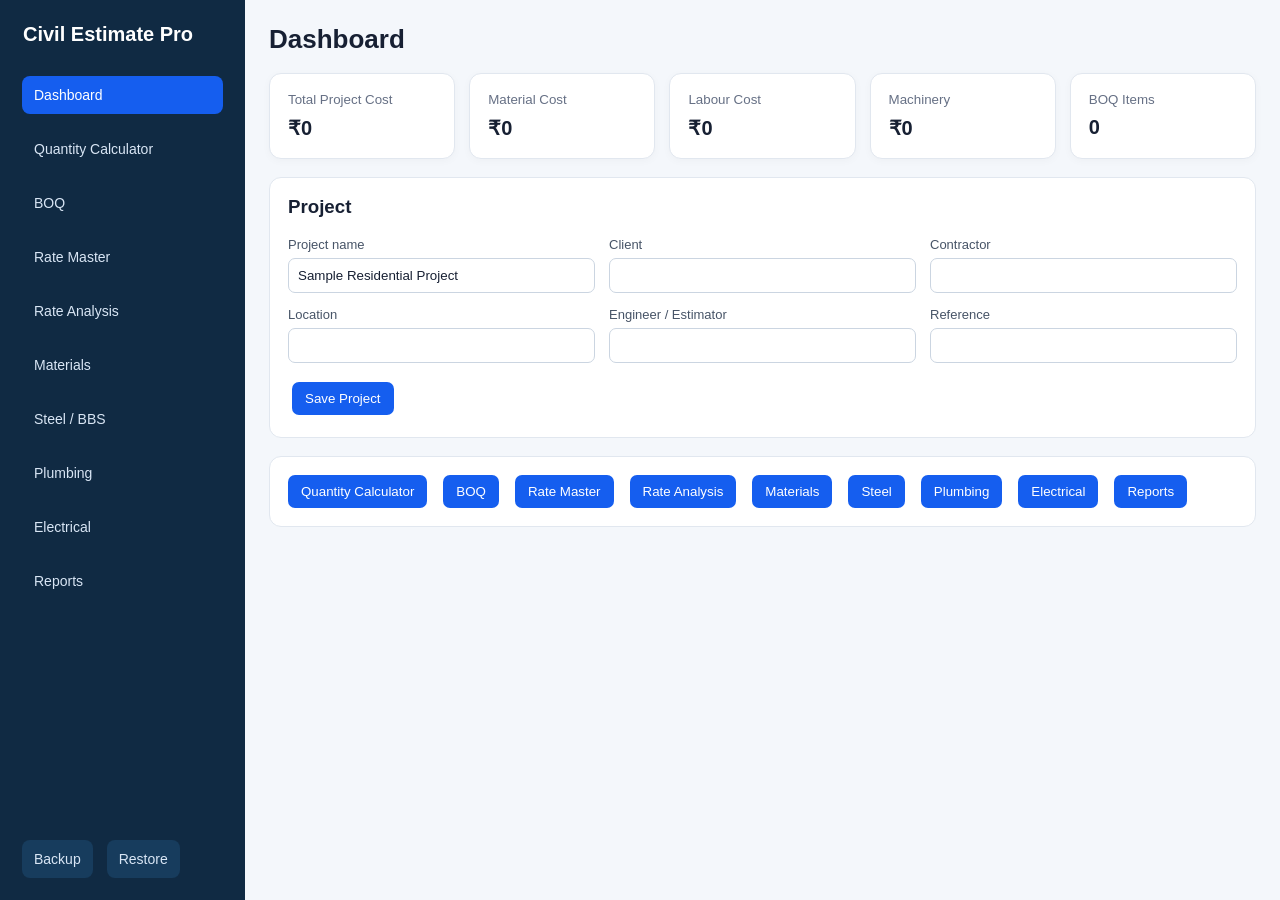
==== commit 67eae68e: "Fix application shell and connect functional app" ====
--- a/index.html
+++ b/index.html
@@ -1,419 +1,20 @@
-<!DOCTYPE html>
-<html lang="en">
+<!doctype html>
+<html lang="en-IN">
 <head>
-<meta name="viewport" content="width=device-width, initial-scale=1, viewport-fit=cover">
-<meta name="theme-color" content="#1f5fae">
-<meta name="description" content="Civil Quantity & Estimate Pro — quantity calculation, BOQ, rate analysis, materials, steel, plumbing and electrical estimation.">
-<link rel="manifest" href="manifest.webmanifest">
-<link rel="icon" href="icon.svg" type="image/svg+xml">
-<link rel="apple-touch-icon" href="icon.svg">
-
-<meta charset="UTF-8">
-<meta name="viewport" content="width=device-width,initial-scale=1">
+<meta charset="utf-8">
+<meta name="viewport" content="width=device-width,initial-scale=1,viewport-fit=cover">
+<meta name="theme-color" content="#155eef">
+<meta name="description" content="Civil Quantity & Estimate Pro">
+<link rel="manifest" href="./manifest.webmanifest">
+<link rel="icon" href="./icon.svg" type="image/svg+xml">
+<link rel="stylesheet" href="./styles.css">
 <title>Civil Quantity & Estimate Pro</title>
-<style>
-:root{--bg:#f4f7fb;--panel:#fff;--text:#172033;--muted:#667085;--line:#dbe2ea;--accent:#155eef;--accent2:#0b4dbb;--danger:#d92d20;--ok:#039855}
-*{box-sizing:border-box}body{margin:0;font-family:Inter,Arial,sans-serif;background:var(--bg);color:var(--text)}
-.app{display:flex;min-height:100vh}.side{width:245px;background:#10243e;color:white;padding:18px 14px;position:fixed;top:0;bottom:0;left:0;overflow:auto}.brand{font-size:20px;font-weight:800;padding:10px 8px 22px}.brand small{display:block;font-size:11px;color:#b8c7db;margin-top:5px;font-weight:500}.nav button{display:block;width:100%;border:0;background:transparent;color:#dce8f7;text-align:left;padding:11px 12px;border-radius:8px;margin:3px 0;cursor:pointer;font-size:14px}.nav button:hover,.nav button.active{background:#1d4f86;color:#fff}.main{margin-left:245px;width:calc(100% - 245px);padding:22px}.top{display:flex;justify-content:space-between;gap:15px;align-items:center;margin-bottom:18px}.top h1{margin:0;font-size:24px}.actions{display:flex;gap:8px;flex-wrap:wrap}.btn{border:1px solid var(--line);background:white;color:var(--text);padding:9px 13px;border-radius:7px;cursor:pointer;font-weight:600}.btn.primary{background:var(--accent);color:white;border-color:var(--accent)}.btn.danger{color:var(--danger)}.btn:hover{filter:brightness(.97)}.page{display:none}.page.active{display:block}.cards{display:grid;grid-template-columns:repeat(4,1fr);gap:13px;margin-bottom:18px}.card,.panel{background:var(--panel);border:1px solid var(--line);border-radius:10px;padding:16px;box-shadow:0 1px 2px #00000008}.card .label{color:var(--muted);font-size:12px}.card .value{font-size:22px;font-weight:800;margin-top:6px}.grid2{display:grid;grid-template-columns:1fr 1fr;gap:15px}.grid3{display:grid;grid-template-columns:repeat(3,1fr);gap:12px}.panel h2{font-size:16px;margin:0 0 14px}.form{display:grid;grid-template-columns:repeat(4,1fr);gap:10px}.field label{display:block;font-size:11px;color:var(--muted);margin-bottom:5px}.field input,.field select,.field textarea{width:100%;padding:9px;border:1px solid var(--line);border-radius:7px;background:#fff}.field textarea{min-height:70px}.span2{grid-column:span 2}.span4{grid-column:span 4}table{width:100%;border-collapse:collapse;font-size:13px}th,td{border-bottom:1px solid var(--line);padding:9px;text-align:left;vertical-align:middle}th{background:#f7f9fc;color:#475467;font-size:11px;text-transform:uppercase}td input,td select{width:100%;padding:6px;border:1px solid #d0d5dd;border-radius:5px}.right{text-align:right}.muted{color:var(--muted)}.tag{display:inline-block;background:#eef4ff;color:#175cd3;padding:3px 7px;border-radius:999px;font-size:11px}.total{font-weight:800}.empty{padding:28px;text-align:center;color:var(--muted)}.toast{position:fixed;right:20px;bottom:20px;background:#172b4d;color:#fff;padding:12px 15px;border-radius:8px;display:none;z-index:10}.mobilebar{display:none}.small{font-size:12px}.formula{font-family:ui-monospace,monospace;background:#f8fafc;border:1px dashed #cbd5e1;padding:10px;border-radius:7px;margin-top:10px}.section-title{display:flex;justify-content:space-between;align-items:center;margin-bottom:10px}.subtabs{display:flex;gap:6px;flex-wrap:wrap;margin-bottom:12px}.subtabs button{border:1px solid var(--line);background:#fff;padding:7px 10px;border-radius:7px;cursor:pointer}.subtabs button.active{background:#eaf2ff;border-color:#98b9ff;color:#175cd3}@media(max-width:900px){.side{display:none}.main{margin:0;width:100%;padding:14px;padding-bottom:70px}.cards{grid-template-columns:repeat(2,1fr)}.grid2,.grid3{grid-template-columns:1fr}.form{grid-template-columns:1fr 1fr}.span2,.span4{grid-column:span 2}.mobilebar{display:flex;position:fixed;bottom:0;left:0;right:0;background:#10243e;z-index:5;padding:7px;gap:5px;overflow:auto}.mobilebar button{flex:1;min-width:80px;background:#1d4f86;color:white;border:0;border-radius:6px;padding:8px;font-size:11px}.top{align-items:flex-start;flex-direction:column}}
-@media print{.side,.actions,.mobilebar,.no-print{display:none!important}.main{margin:0;width:100%;padding:0}.page{display:block!important}.card,.panel{box-shadow:none}.top{margin-bottom:8px}}
-</style>
-
-<style>
-.hero{display:flex;justify-content:space-between;gap:24px;align-items:center;background:linear-gradient(135deg,#eef5ff,#ffffff);border:1px solid #d9e4f2}
-.eyebrow{font-size:12px;font-weight:800;letter-spacing:1.5px;color:#3867a8;margin-bottom:7px}
-.hero h1{margin:0 0 8px;font-size:30px}
-.hero-actions{display:flex;gap:10px;flex-wrap:wrap}
-.btn.big{padding:12px 18px}
-.home-summary{margin:16px 0}
-.quick-grid{display:grid;grid-template-columns:repeat(4,minmax(0,1fr));gap:12px}
-.quick-card{border:1px solid #dbe3ec;background:#fff;border-radius:12px;padding:18px;text-align:left;cursor:pointer;display:flex;align-items:center;gap:12px;font:inherit}
-.quick-card:hover{transform:translateY(-1px);box-shadow:0 4px 14px rgba(0,0,0,.07)}
-.quick-card b{font-size:24px}.quick-card span{font-weight:700}
-.home-project{display:flex;justify-content:space-between;gap:20px;flex-wrap:wrap}
-.project-meta{display:grid;grid-template-columns:repeat(4,minmax(120px,1fr));gap:12px}
-.project-meta div{background:#f7f9fb;padding:12px;border-radius:8px}.project-meta small{display:block;color:#6b7280}.project-meta strong{display:block;margin-top:4px}
-@media(max-width:800px){.hero{display:block}.hero-actions{margin-top:16px}.quick-grid{grid-template-columns:repeat(2,minmax(0,1fr))}.project-meta{grid-template-columns:repeat(2,minmax(120px,1fr))}}
-@media(max-width:480px){.quick-grid{grid-template-columns:1fr}.project-meta{grid-template-columns:1fr}.hero h1{font-size:24px}}
-</style>
 </head>
 <body>
-<div class="app">
-<aside class="side">
-  <div class="brand">Civil Quantity & Estimate Pro<small>Indian Civil Estimation</small></div>
-  <div class="nav" id="nav"></div>
-</aside>
-<main class="main">
-  <div class="top">
-    <h1 id="pageTitle">Dashboard</h1>
-    <div class="actions no-print">
-      <button class="btn" onclick="newProject()">New Project</button>
-      <button class="btn" onclick="saveProject()">Save</button>
-      <button class="btn primary" onclick="printReport()">Print / PDF</button>
-    </div>
-  </div>
-
-  <section id="home" class="page active">
-    <div class="panel hero">
-      <div>
-        <div class="eyebrow">CIVIL ENGINEERING ESTIMATION</div>
-        <h1>Civil Quantity & Estimate Pro</h1>
-        <p class="muted">Quantity calculation, BOQ, rate analysis, material consumption, steel BBS and project cost — in one place.</p>
-      </div>
-      <div class="hero-actions">
-        <button class="btn primary big" onclick="newProject();showPage('projects')">＋ New Project</button>
-        <button class="btn big" onclick="showPage('projects')">Open Project</button>
-      </div>
-    </div>
-
-    <div class="panel">
-      <div class="section-title"><h2>Current Project</h2><button class="btn" onclick="showPage('projects')">Manage Projects</button></div>
-      <div id="homeProject"></div>
-    </div>
-
-    <div class="cards home-summary">
-      <div class="card"><span>Total Project Cost</span><strong id="homeTotal">₹0.00</strong></div>
-      <div class="card"><span>Material Cost</span><strong id="homeMaterial">₹0.00</strong></div>
-      <div class="card"><span>Labour Cost</span><strong id="homeLabour">₹0.00</strong></div>
-      <div class="card"><span>Machinery Cost</span><strong id="homeMachinery">₹0.00</strong></div>
-      <div class="card"><span>Overheads</span><strong id="homeOverhead">₹0.00</strong></div>
-      <div class="card"><span>Profit</span><strong id="homeProfit">₹0.00</strong></div>
-      <div class="card"><span>GST</span><strong id="homeGST">₹0.00</strong></div>
-      <div class="card"><span>BOQ Items</span><strong id="homeBOQ">0</strong></div>
-    </div>
-
-    <div class="panel">
-      <div class="section-title"><h2>Quick Actions</h2></div>
-      <div class="quick-grid">
-        <button class="quick-card" onclick="showPage('quantity')"><b>📐</b><span>Quantity Calculator</span></button>
-        <button class="quick-card" onclick="showPage('boq')"><b>📋</b><span>BOQ</span></button>
-        <button class="quick-card" onclick="showPage('analysis')"><b>💰</b><span>Rate Analysis</span></button>
-        <button class="quick-card" onclick="showPage('materials')"><b>🧱</b><span>Material Analysis</span></button>
-        <button class="quick-card" onclick="showPage('steel')"><b>🔩</b><span>Steel / BBS</span></button>
-        <button class="quick-card" onclick="showPage('mixes')"><b>🧪</b><span>Material Mix</span></button>
-        <button class="quick-card" onclick="showPage('rates')"><b>💵</b><span>Rate Master</span></button>
-        <button class="quick-card" onclick="showPage('reports')"><b>📄</b><span>Reports</span></button>
-      </div>
-    </div>
-
-    <div class="panel">
-      <div class="section-title"><h2>Project Management</h2></div>
-      <div class="actions">
-        <button class="btn primary" onclick="newProject();showPage('projects')">New Project</button>
-        <button class="btn" onclick="showPage('projects')">Open Project</button>
-        <button class="btn" onclick="saveAll();toast('Project saved')">Save Project</button>
-        <button class="btn" onclick="duplicateProject()">Duplicate Project</button>
-        <button class="btn" onclick="showPage('settings')">Backup / Restore</button>
-      </div>
-    </div>
-
-    <div class="panel">
-      <div class="section-title"><h2>Recent Projects</h2><button class="btn" onclick="showPage('projects')">View All</button></div>
-      <div id="homeRecent"></div>
-    </div>
-  </section>
-
-
-
-  <section id="dashboard" class="page active">
-    <div class="cards">
-      <div class="card"><div class="label">Total Project Cost</div><div class="value" id="dTotal">₹0.00</div></div>
-      <div class="card"><div class="label">Material Cost</div><div class="value" id="dMaterial">₹0.00</div></div>
-      <div class="card"><div class="label">Labour Cost</div><div class="value" id="dLabour">₹0.00</div></div>
-      <div class="card"><div class="label">Machinery Cost</div><div class="value" id="dMachinery">₹0.00</div></div>
-      <div class="card"><div class="label">Overheads</div><div class="value" id="dOverhead">₹0.00</div></div>
-      <div class="card"><div class="label">Profit</div><div class="value" id="dProfit">₹0.00</div></div>
-      <div class="card"><div class="label">GST</div><div class="value" id="dGST">₹0.00</div></div>
-      <div class="card"><div class="label">BOQ Items</div><div class="value" id="dItems">0</div></div>
-    </div>
-    <div class="grid2">
-      <div class="panel">
-        <h2>Project Information</h2>
-        <div class="form">
-          <div class="field span2"><label>Project Name</label><input id="pName" oninput="updateProject()"></div>
-          <div class="field"><label>Reference No.</label><input id="pRef" oninput="updateProject()"></div>
-          <div class="field"><label>Date</label><input id="pDate" type="date" oninput="updateProject()"></div>
-          <div class="field"><label>Client</label><input id="pClient" oninput="updateProject()"></div>
-          <div class="field"><label>Contractor</label><input id="pContractor" oninput="updateProject()"></div>
-          <div class="field"><label>Location</label><input id="pLocation" oninput="updateProject()"></div>
-          <div class="field"><label>Engineer / Estimator</label><input id="pEngineer" oninput="updateProject()"></div>
-          <div class="field"><label>Building Area (m²)</label><input id="pArea" type="number" min="0" step="0.001" oninput="updateProject()"></div>
-        </div>
-      </div>
-      <div class="panel">
-        <h2>Cost Summary</h2>
-        <table><tbody id="summaryTable"></tbody></table>
-      </div>
-    </div>
-  </section>
-
-  <section id="projects" class="page">
-    <div class="panel"><div class="section-title"><h2>Saved Projects</h2><button class="btn primary" onclick="newProject()">New Project</button></div><div id="projectList"></div></div>
-  </section>
-
-  <section id="quantity" class="page">
-    <div class="panel">
-      <div class="section-title"><h2>Quantity Calculator</h2><button class="btn primary" onclick="addQuantity()">Add to BOQ</button></div>
-      <div class="subtabs" id="qTabs"></div>
-      <div class="form">
-        <div class="field"><label>Item Description</label><input id="qDesc" value="RCC Beam"></div>
-        <div class="field"><label>Unit</label><select id="qUnit"><option>m³</option><option>m²</option><option>m</option><option>ft³</option><option>ft²</option><option>kg</option><option>tonne</option><option>litre</option><option>Nos</option></select></div>
-        <div class="field"><label>Length</label><input id="qL" type="number" value="10" step="0.001" oninput="calcQ()"></div>
-        <div class="field"><label>Width</label><input id="qW" type="number" value="0.30" step="0.001" oninput="calcQ()"></div>
-        <div class="field"><label>Height / Depth</label><input id="qH" type="number" value="0.50" step="0.001" oninput="calcQ()"></div>
-        <div class="field"><label>Number</label><input id="qN" type="number" value="4" step="1" oninput="calcQ()"></div>
-        <div class="field"><label>Thickness (optional)</label><input id="qT" type="number" value="0" step="0.001" oninput="calcQ()"></div>
-        <div class="field"><label>Waste %</label><input id="qWaste" type="number" value="0" min="0" step="0.1" oninput="calcQ()"></div>
-      </div>
-      <div class="formula" id="qFormula"></div>
-      <div style="margin-top:14px;font-size:22px;font-weight:800">Final Quantity: <span id="qResult">0.000</span> <span id="qResultUnit">m³</span></div>
-    </div>
-  </section>
-
-  <section id="boq" class="page">
-    <div class="panel">
-      <div class="section-title"><h2>Bill of Quantities</h2><div class="actions no-print"><button class="btn" onclick="addBlankBOQ()">Add Item</button><button class="btn" onclick="exportCSV()">Export CSV</button></div></div>
-      <div style="overflow:auto"><table><thead><tr><th>Sl</th><th>Item Code</th><th>Description</th><th>Category</th><th>Qty</th><th>Unit</th><th>Rate</th><th>Amount</th><th class="no-print"></th></tr></thead><tbody id="boqBody"></tbody><tfoot id="boqFoot"></tfoot></table></div>
-    </div>
-  </section>
-
-  <section id="rates" class="page">
-    <div class="panel">
-      <div class="section-title"><h2>Rate Master</h2><div class="actions no-print"><button class="btn primary" onclick="addRate()">Add Rate</button><button class="btn" onclick="exportRates()">Export CSV</button><label class="btn">Import CSV<input id="rateFile" type="file" accept=".csv" style="display:none" onchange="importRates(event)"></label></div></div>
-      <div style="overflow:auto"><table><thead><tr><th>Code</th><th>Description</th><th>Category</th><th>Unit</th><th>Material</th><th>Labour</th><th>Machinery</th><th>Basic</th><th>OH %</th><th>Profit %</th><th>GST %</th><th>Final</th><th class="no-print"></th></tr></thead><tbody id="rateBody"></tbody></table></div>
-    </div>
-  </section>
-
-  <section id="analysis" class="page">
-    <div class="panel"><h2>Rate Analysis</h2><div id="analysisBox"></div></div>
-  </section>
-
-  <section id="materials" class="page">
-    <div class="panel"><h2>Material Summary</h2><div id="materialBox"></div></div>
-  </section>
-
-  <section id="labour" class="page">
-    <div class="panel"><h2>Labour Summary</h2><div id="labourBox"></div></div>
-  </section>
-
-  <section id="steel" class="page">
-    <div class="panel">
-      <div class="section-title"><h2>Steel Calculator / BBS</h2><button class="btn primary" onclick="addSteel()">Add Bar</button></div>
-      <div class="form">
-        <div class="field"><label>Bar Mark</label><input id="sMark" value="B1"></div>
-        <div class="field"><label>Member</label><input id="sMember" value="Beam"></div>
-        <div class="field"><label>Diameter (mm)</label><input id="sDia" type="number" value="16" oninput="calcSteel()"></div>
-        <div class="field"><label>Number</label><input id="sNum" type="number" value="10" oninput="calcSteel()"></div>
-        <div class="field"><label>Cutting Length (m)</label><input id="sLen" type="number" value="8" step="0.001" oninput="calcSteel()"></div>
-        <div class="field"><label>Lap / Bend Allowance (m)</label><input id="sExtra" type="number" value="0" step="0.001" oninput="calcSteel()"></div>
-      </div>
-      <div class="formula" id="steelFormula"></div>
-      <div style="overflow:auto;margin-top:15px"><table><thead><tr><th>Mark</th><th>Member</th><th>Dia</th><th>No.</th><th>Cut Length</th><th>Total Length</th><th>Unit Wt.</th><th>Total Wt.</th><th></th></tr></thead><tbody id="steelBody"></tbody></table></div>
-    </div>
-  </section>
-
-
-
-  <section id="mixes" class="page">
-    <div class="panel">
-      <div class="section-title"><h2>Material Mix & Consumption</h2>
-        <button class="btn primary" onclick="copyStandardToCustom()">Copy Standard → My Project Mix</button></div>
-      <p class="muted small">Use Standard defaults or My Project Mix. All quantities are editable per one unit of the selected BOQ item.</p>
-      <div class="form">
-        <div class="field"><label>Rate / BOQ Item</label><select id="mixRate"></select></div>
-        <div class="field"><label>Calculation Method</label><select id="mixMethod">
-          <option value="standard">Standard</option><option value="custom">My Project Mix</option>
-        </select></div>
-      </div>
-      <div id="mixEditor"></div><div class="formula" id="mixPreview"></div>
-    </div>
-    <div class="panel"><div class="section-title"><h2>Project Material Requirement</h2>
-      <button class="btn" onclick="renderMaterials()">Refresh</button></div>
-      <div id="materialBox"></div></div>
-  </section>
-  <section id="floors" class="page">
-    <div class="panel">
-      <div class="section-title"><h2>Floor-wise Quantity Estimation</h2><button class="btn primary" onclick="addFloor()">Add Floor</button></div>
-      <p class="muted small">Enter floor dimensions and use the quick calculators to build floor-wise quantity records. Quantities remain linked to the project BOQ.</p>
-      <div class="form">
-        <div class="field"><label>Floor Name</label><input id="fName" value="Ground Floor"></div>
-        <div class="field"><label>Length (m)</label><input id="fL" type="number" value="20" step="0.001"></div>
-        <div class="field"><label>Width (m)</label><input id="fW" type="number" value="10" step="0.001"></div>
-        <div class="field"><label>Floor Area (m²)</label><input id="fArea" readonly></div>
-      </div>
-      <div class="formula" id="floorFormula"></div>
-      <div style="overflow:auto;margin-top:15px"><table><thead><tr><th>Floor</th><th>Length</th><th>Width</th><th>Area</th><th>BOQ Qty</th><th>Cost</th><th></th></tr></thead><tbody id="floorBody"></tbody></table></div>
-    </div>
-  </section>
-
-  <section id="reports" class="page">
-    <div class="panel">
-      <h2>Professional Estimate Report</h2>
-      <div id="reportBox"></div>
-      <button class="btn primary no-print" onclick="printReport()">Print / Save as PDF</button>
-    </div>
-  </section>
-
-  <section id="settings" class="page">
-    <div class="panel"><h2>Settings</h2><div class="form">
-      <div class="field"><label>Company Name</label><input id="setCompany" oninput="settings.company=this.value;saveAll()"></div>
-      <div class="field"><label>Overhead %</label><input id="setOH" type="number" value="5" oninput="settings.oh=+this.value;refresh()"></div>
-      <div class="field"><label>Profit %</label><input id="setProfit" type="number" value="10" oninput="settings.profit=+this.value;refresh()"></div>
-      <div class="field"><label>GST %</label><input id="setGST" type="number" value="18" oninput="settings.gst=+this.value;refresh()"></div>
-    </div><p class="muted small">Data is stored in your browser using localStorage. Use CSV export for backups and rate transfers.</p></div>
-  </section>
-</main>
-</div>
-<div class="mobilebar" id="mobileNav"></div>
-<div class="toast" id="toast"></div>
-
+<div id="app"><div style="padding:30px;font-family:Arial">Loading Civil Quantity & Estimate Pro…</div></div>
+<script src="./app.js"></script>
 <script>
-const pages=[
- ['dashboard','Dashboard'],['projects','Projects'],['quantity','Quantity Calculator'],['boq','BOQ'],['rates','Rate Master'],
- ['analysis','Rate Analysis'],['materials','Materials'],['labour','Labour'],['steel','Steel / BBS'],['mixes','Material Mix'],['floors','Floor Quantities'],['reports','Reports'],['settings','Settings']
-];
-const qcats=['Earthwork','Concrete','Masonry','Plastering','Flooring','Painting','Waterproofing','Roofing','Doors & Windows','External Works','Electrical','Plumbing'];
-const sampleRates=[
- {code:'EXC-001',desc:'Excavation in ordinary soil',cat:'Earthwork',unit:'m³',mat:0,lab:350,mach:150,oh:5,profit:10,gst:0},
- {code:'PCC-001',desc:'PCC 1:4:8',cat:'Concrete',unit:'m³',mat:4800,lab:900,mach:200,oh:5,profit:10,gst:0},
- {code:'RCC-020',desc:'RCC M20',cat:'Concrete',unit:'m³',mat:5200,lab:1200,mach:300,oh:5,profit:10,gst:0},
- {code:'RCC-025',desc:'RCC M25',cat:'Concrete',unit:'m³',mat:5500,lab:1200,mach:300,oh:5,profit:10,gst:0},
- {code:'STL-500',desc:'Reinforcement steel Fe500',cat:'Steel',unit:'kg',mat:72,lab:8,mach:0,oh:5,profit:10,gst:0},
- {code:'BRK-001',desc:'Brick masonry 1:6',cat:'Masonry',unit:'m³',mat:4200,lab:900,mach:0,oh:5,profit:10,gst:0},
- {code:'BLK-001',desc:'Concrete block masonry',cat:'Masonry',unit:'m³',mat:3800,lab:850,mach:0,oh:5,profit:10,gst:0},
- {code:'PLS-001',desc:'Internal cement plaster 12 mm',cat:'Plastering',unit:'m²',mat:105,lab:95,mach:0,oh:5,profit:10,gst:0},
- {code:'PLS-002',desc:'External cement plaster 15 mm',cat:'Plastering',unit:'m²',mat:125,lab:110,mach:0,oh:5,profit:10,gst:0},
- {code:'FLR-001',desc:'Vitrified tile flooring',cat:'Flooring',unit:'m²',mat:650,lab:180,mach:0,oh:5,profit:10,gst:0},
- {code:'PNT-001',desc:'Interior emulsion painting',cat:'Painting',unit:'m²',mat:65,lab:45,mach:0,oh:5,profit:10,gst:0},
- {code:'WPF-001',desc:'Cementitious waterproofing',cat:'Waterproofing',unit:'m²',mat:120,lab:80,mach:0,oh:5,profit:10,gst:0},
- {code:'ROF-001',desc:'Colour coated roofing',cat:'Roofing',unit:'m²',mat:650,lab:150,mach:0,oh:5,profit:10,gst:0}
-];
-let db=JSON.parse(localStorage.getItem('civilEstimatePro')||'null')||{projects:[],current:null,rates:sampleRates,steel:[]};
-let settings=JSON.parse(localStorage.getItem('civilEstimateSettings')||'null')||{company:'Civil Quantity & Estimate Pro',oh:5,profit:10,gst:18};
-if(!db.current) db.current={id:Date.now(),name:'New Project',ref:'',date:new Date().toISOString().slice(0,10),client:'',contractor:'',location:'',engineer:'',area:0,boq:[],floors:[]};
-let qCat='Concrete';
-
-function money(n){return new Intl.NumberFormat('en-IN',{style:'currency',currency:'INR',maximumFractionDigits:2}).format(+n||0)}
-function finalRate(r){let basic=(+r.mat||0)+(+r.lab||0)+(+r.mach||0);let oh=basic*(+r.oh||0)/100;let profit=(basic+oh)*(+r.profit||0)/100;let gst=(basic+oh+profit)*(+r.gst||0)/100;return basic+oh+profit+gst}
-function saveAll(){localStorage.setItem('civilEstimatePro',JSON.stringify(db));localStorage.setItem('civilEstimateSettings',JSON.stringify(settings))}
-function toast(t){let x=document.getElementById('toast');x.textContent=t;x.style.display='block';setTimeout(()=>x.style.display='none',1800)}
-function showPage(id){pages.forEach(([p])=>document.getElementById(p).classList.toggle('active',p===id));document.getElementById('pageTitle').textContent=pages.find(x=>x[0]===id)[1];document.querySelectorAll('.nav button,.mobilebar button').forEach(b=>b.classList.toggle('active',b.dataset.page===id));refreshPage(id)}
-document.getElementById('nav').innerHTML=pages.map(([id,n])=>`<button data-page="${id}" onclick="showPage('${id}')">${n}</button>`).join('');
-document.getElementById('mobileNav').innerHTML=pages.slice(0,6).map(([id,n])=>`<button data-page="${id}" onclick="showPage('${id}')">${n}</button>`).join('');
-
-function refresh(){updateDashboard();renderBOQ();renderRates();renderAnalysis();renderMaterials();renderLabour();renderSteel();renderReports();saveAll()}
-function refreshPage(id){refresh();if(id==='home')renderHome();if(id==='projects')renderProjects();if(id==='quantity')calcQ();if(id==='floors'){calcFloor();renderFloors()}}
-function currentTotals(){let b=db.current.boq||[], mat=0,lab=0,mach=0,sub=0; b.forEach(x=>{let r=db.rates.find(z=>z.code===x.code);let amount=(+x.qty||0)*rateFor(r);sub+=amount;if(r){mat+=(+r.mat||0)*(+x.qty||0);lab+=(+r.lab||0)*(+x.qty||0);mach+=(+r.mach||0)*(+x.qty||0)}});let oh=sub*settings.oh/100,profit=(sub+oh)*settings.profit/100,gst=(sub+oh+profit)*settings.gst/100;return{mat,lab,mach,sub,oh,profit,gst,total:sub+oh+profit+gst}}
-function rateFor(r){if(!r)return 0;let old={...r};if(r.gst===undefined)old.gst=0;return finalRate(old)}
-function updateDashboard(){let t=currentTotals();[['dTotal',t.total],['dMaterial',t.mat],['dLabour',t.lab],['dMachinery',t.mach],['dOverhead',t.oh],['dProfit',t.profit],['dGST',t.gst]].forEach(([id,v])=>document.getElementById(id).textContent=money(v));document.getElementById('dItems').textContent=(db.current.boq||[]).length;
-document.getElementById('pName').value=db.current.name||'';document.getElementById('pRef').value=db.current.ref||'';document.getElementById('pDate').value=db.current.date||'';document.getElementById('pClient').value=db.current.client||'';document.getElementById('pContractor').value=db.current.contractor||'';document.getElementById('pLocation').value=db.current.location||'';document.getElementById('pEngineer').value=db.current.engineer||'';document.getElementById('pArea').value=db.current.area||0;
-document.getElementById('summaryTable').innerHTML=`<tr><td>Subtotal</td><td class="right">${money(t.sub)}</td></tr><tr><td>Overhead</td><td class="right">${money(t.oh)}</td></tr><tr><td>Profit</td><td class="right">${money(t.profit)}</td></tr><tr><td>GST</td><td class="right">${money(t.gst)}</td></tr><tr class="total"><td>Grand Total</td><td class="right">${money(t.total)}</td></tr><tr><td>Cost / m²</td><td class="right">${db.current.area?money(t.total/db.current.area):'—'}</td></tr>`}
-function updateProject(){db.current.name=document.getElementById('pName').value;db.current.ref=document.getElementById('pRef').value;db.current.date=document.getElementById('pDate').value;db.current.client=document.getElementById('pClient').value;db.current.contractor=document.getElementById('pContractor').value;db.current.location=document.getElementById('pLocation').value;db.current.engineer=document.getElementById('pEngineer').value;db.current.area=+document.getElementById('pArea').value||0;saveAll()}
-function newProject(){let p={id:Date.now(),name:'New Project',ref:'',date:new Date().toISOString().slice(0,10),client:'',contractor:'',location:'',engineer:'',area:0,boq:[],floors:[]};db.projects.push(db.current);db.current=p;saveAll();populateMixRates();showPage('home');toast('New project created')}
-function saveProject(){db.projects=db.projects.filter(p=>p.id!==db.current.id);db.projects.push(JSON.parse(JSON.stringify(db.current)));saveAll();toast('Project saved')}
-function renderProjects(){document.getElementById('projectList').innerHTML=db.projects.length?`<table><thead><tr><th>Project</th><th>Client</th><th>Date</th><th>Items</th><th></th></tr></thead><tbody>${db.projects.map(p=>`<tr><td>${p.name}</td><td>${p.client||'—'}</td><td>${p.date||'—'}</td><td>${(p.boq||[]).length}</td><td><button class="btn" onclick="openProject(${p.id})">Open</button> <button class="btn danger" onclick="deleteProject(${p.id})">Delete</button></td></tr>`).join('')}</tbody></table>`:'<div class="empty">No saved projects yet.</div>'}
-function openProject(id){let p=db.projects.find(x=>x.id===id);if(p){db.current=JSON.parse(JSON.stringify(p));saveAll();showPage('dashboard');toast('Project opened')}}
-function deleteProject(id){if(confirm('Delete this project?')){db.projects=db.projects.filter(p=>p.id!==id);saveAll();renderProjects()}}
-function setupQTabs(){document.getElementById('qTabs').innerHTML=qcats.map(c=>`<button class="${c===qCat?'active':''}" onclick="qCat='${c}';setupQTabs();document.getElementById('qDesc').value='${c}';">${c}</button>`).join('')}
-function calcQ(){let L=+qL.value||0,W=+qW.value||0,H=+qH.value||0,N=+qN.value||0,T=+qT.value||0,w=+qWaste.value||0,unit=qUnit.value,base=0;
-if(['m³','ft³'].includes(unit))base=L*W*H*N;else if(['m²','ft²'].includes(unit))base=L*W*N;else if(['m','Nos','kg','tonne','litre'].includes(unit))base=L*N;
-let final=base*(1+w/100);qFormula.textContent=`${L} × ${W||1} × ${H||1} × ${N} = ${base.toFixed(3)} ${unit}; Waste ${w}% → ${final.toFixed(3)} ${unit}`;qResult.textContent=final.toFixed(3);qResultUnit.textContent=unit}
-function addQuantity(){let desc=qDesc.value||'Quantity Item',unit=qUnit.value,qty=+qResult.textContent||0;let r=db.rates.find(x=>x.unit===unit&&x.desc.toLowerCase().includes(desc.toLowerCase().split(' ')[0]))||db.rates.find(x=>x.unit===unit);db.current.boq.push({id:Date.now(),code:r?r.code:'',desc,cat:qCat,qty,unit,rate:r?rateFor(r):0});saveAll();showPage('boq');toast('Quantity added to BOQ')}
-function addBlankBOQ(){db.current.boq.push({id:Date.now(),code:'',desc:'New item',cat:'Other',qty:1,unit:'m³',rate:0});saveAll();renderBOQ()}
-function renderBOQ(){let b=db.current.boq||[];document.getElementById('boqBody').innerHTML=b.map((x,i)=>`<tr><td>${i+1}</td><td><input value="${x.code||''}" onchange="editBOQ(${x.id},'code',this.value)"></td><td><input value="${x.desc||''}" onchange="editBOQ(${x.id},'desc',this.value)"></td><td><select onchange="editBOQ(${x.id},'cat',this.value)">${qcats.map(c=>`<option ${x.cat===c?'selected':''}>${c}</option>`).join('')}</select></td><td><input type="number" step="0.001" value="${x.qty}" onchange="editBOQ(${x.id},'qty',this.value)"></td><td>${x.unit}</td><td><input type="number" step="0.01" value="${x.rate}" onchange="editBOQ(${x.id},'rate',this.value)"></td><td class="right">${money((+x.qty||0)*(+x.rate||0))}</td><td class="no-print"><button class="btn danger" onclick="removeBOQ(${x.id})">×</button></td></tr>`).join('')||'<tr><td colspan="9" class="empty">No BOQ items.</td></tr>';
-let t=currentTotals();document.getElementById('boqFoot').innerHTML=`<tr><td colspan="7" class="right total">Subtotal</td><td class="right total">${money(t.sub)}</td><td></td></tr><tr><td colspan="7" class="right">Overhead + Profit + GST</td><td class="right">${money(t.total-t.sub)}</td><td></td></tr><tr><td colspan="7" class="right total">Grand Total</td><td class="right total">${money(t.total)}</td><td></td></tr>`}
-function editBOQ(id,k,v){let x=db.current.boq.find(z=>z.id===id);if(!x)return;x[k]=k==='qty'||k==='rate'?+v:v;if(k==='code'){let r=db.rates.find(z=>z.code===v);if(r){x.unit=r.unit;x.rate=rateFor(r)}}saveAll();renderBOQ();updateDashboard()}
-function removeBOQ(id){db.current.boq=db.current.boq.filter(x=>x.id!==id);saveAll();renderBOQ();updateDashboard()}
-
-function editCoefficients(i){
-  const r=db.rates[i];
-  const fields=[
-    ['cementKg','Cement kg per unit',r.cementKg||0],
-    ['sandM3','Sand m³ per unit',r.sandM3||0],
-    ['aggM3','Aggregate m³ per unit',r.aggM3||0],
-    ['waterL','Water litre per unit',r.waterL||0],
-    ['bricks','Bricks per unit',r.bricks||0],
-    ['blocks','Blocks per unit',r.blocks||0],
-    ['tileM2','Tiles m² per unit',r.tileM2||0],
-    ['adhesiveKg','Adhesive kg per unit',r.adhesiveKg||0],
-    ['paintL','Paint litre per unit',r.paintL||0]
-  ];
-  fields.forEach(([k,label,v])=>{const x=prompt(label,v);if(x!==null)r[k]=+x||0;});
-  saveAll();renderRates();renderMaterials();toast('Material coefficients updated');
-}
-
-function addRate(){db.rates.push({code:'NEW-'+Date.now().toString().slice(-5),desc:'New rate',cat:'Other',unit:'m³',mat:0,lab:0,mach:0,oh:settings.oh,profit:settings.profit,gst:0});saveAll();renderRates()}
-function renderRates(){document.getElementById('rateBody').innerHTML=db.rates.map((r,i)=>`<tr><td><input value="${r.code}" onchange="editRate(${i},'code',this.value)"></td><td><input value="${r.desc}" onchange="editRate(${i},'desc',this.value)"></td><td><input value="${r.cat}" onchange="editRate(${i},'cat',this.value)"></td><td><input value="${r.unit}" onchange="editRate(${i},'unit',this.value)"></td><td><input type="number" value="${r.mat}" onchange="editRate(${i},'mat',this.value)"></td><td><input type="number" value="${r.lab}" onchange="editRate(${i},'lab',this.value)"></td><td><input type="number" value="${r.mach}" onchange="editRate(${i},'mach',this.value)"></td><td>${money((+r.mat||0)+(+r.lab||0)+(+r.mach||0))}</td><td><input type="number" value="${r.oh??0}" onchange="editRate(${i},'oh',this.value)"></td><td><input type="number" value="${r.profit??0}" onchange="editRate(${i},'profit',this.value)"></td><td><input type="number" value="${r.gst??0}" onchange="editRate(${i},'gst',this.value)"></td><td class="total">${money(rateFor(r))}</td><td class="no-print"><button class="btn" onclick="editCoefficients(${i})">Materials</button> <button class="btn danger" onclick="deleteRate(${i})">×</button></td></tr>`).join('')}
-function editRate(i,k,v){db.rates[i][k]=(k==='code'||k==='desc'||k==='cat'||k==='unit')?v:+v;let r=db.rates[i];db.current.boq.forEach(x=>{if(x.code===r.code)x.rate=rateFor(r)});saveAll();renderRates();renderBOQ();updateDashboard()}
-function deleteRate(i){if(confirm('Delete this rate?')){db.rates.splice(i,1);saveAll();renderRates()}}
-function exportRates(){let rows=[['Item Code','Description','Category','Unit','Material','Labour','Machinery','OH %','Profit %','GST %'],...db.rates.map(r=>[r.code,r.desc,r.cat,r.unit,r.mat,r.lab,r.mach,r.oh,r.profit,r.gst])];downloadCSV('rate-master.csv',rows)}
-function importRates(e){let f=e.target.files[0];if(!f)return;let rd=new FileReader();rd.onload=()=>{let lines=rd.result.split(/\r?\n/).filter(Boolean).slice(1);lines.forEach(line=>{let a=line.split(',').map(x=>x.replace(/^"|"$/g,''));if(a.length>=7)db.rates.push({code:a[0],desc:a[1],cat:a[2],unit:a[3],mat:+a[4]||0,lab:+a[5]||0,mach:+a[6]||0,oh:+a[7]||0,profit:+a[8]||0,gst:+a[9]||0})});saveAll();renderRates();toast('Rates imported')};rd.readAsText(f)}
-function exportCSV(){let rows=[['Sl','Item Code','Description','Category','Quantity','Unit','Rate','Amount'],...(db.current.boq||[]).map((x,i)=>[i+1,x.code,x.desc,x.cat,x.qty,x.unit,x.rate,(+x.qty||0)*(+x.rate||0)])];downloadCSV('boq.csv',rows)}
-function downloadCSV(name,rows){let csv=rows.map(r=>r.map(v=>`"${String(v??'').replaceAll('"','""')}"`).join(',')).join('\n');let a=document.createElement('a');a.href=URL.createObjectURL(new Blob([csv],{type:'text/csv'}));a.download=name;a.click()}
-function renderAnalysis(){let b=db.current.boq||[];document.getElementById('analysisBox').innerHTML=b.length?`<table><thead><tr><th>Item</th><th>Qty</th><th>Material</th><th>Labour</th><th>Machinery</th><th>Basic</th><th>OH</th><th>Profit</th><th>GST</th><th>Final Rate</th><th>Amount</th></tr></thead><tbody>${b.map(x=>{let r=db.rates.find(z=>z.code===x.code)||{mat:0,lab:0,mach:0,oh:settings.oh,profit:settings.profit,gst:settings.gst};let basic=(+r.mat||0)+(+r.lab||0)+(+r.mach||0),oh=basic*(+r.oh||0)/100,pr=(basic+oh)*(+r.profit||0)/100,gst=(basic+oh+pr)*(+r.gst||0)/100,fr=basic+oh+pr+gst;return `<tr><td>${x.desc}</td><td>${x.qty} ${x.unit}</td><td>${money(r.mat*x.qty)}</td><td>${money(r.lab*x.qty)}</td><td>${money(r.mach*x.qty)}</td><td>${money(basic)}</td><td>${money(oh)}</td><td>${money(pr)}</td><td>${money(gst)}</td><td>${money(fr)}</td><td>${money(fr*x.qty)}</td></tr>`}).join('')}</tbody></table>`:'<div class="empty">Add BOQ items to see rate analysis.</div>'}
-
-function renderHome(){
-  const p=db.current||{};
-  const t=(typeof currentTotals==='function')?currentTotals():{total:0,material:0,labour:0,machinery:0,overhead:0,profit:0,gst:0};
-  const set=(id,v)=>{const e=document.getElementById(id);if(e)e.textContent=(typeof money==='function'?money(v):'₹'+Number(v||0).toLocaleString('en-IN',{minimumFractionDigits:2,maximumFractionDigits:2}));};
-  set('homeTotal',t.total);set('homeMaterial',t.material);set('homeLabour',t.labour);set('homeMachinery',t.machinery);set('homeOverhead',t.overhead);set('homeProfit',t.profit);set('homeGST',t.gst);
-  const b=document.getElementById('homeBOQ');if(b)b.textContent=(p.boq||[]).length;
-  const hp=document.getElementById('homeProject');
-  if(hp)hp.innerHTML=p.name?`<div class="home-project"><div><h3>${p.name}</h3><p class="muted">${p.client||'Client not entered'} · ${p.location||'Location not entered'}</p></div><div class="project-meta">
-    <div><small>Reference</small><strong>${p.ref||'—'}</strong></div><div><small>Engineer / Estimator</small><strong>${p.engineer||'—'}</strong></div>
-    <div><small>Date</small><strong>${p.date||'—'}</strong></div><div><small>Floor Area</small><strong>${p.area||0} m²</strong></div>
-  </div></div>`:`<div class="empty">No project selected. Click <b>New Project</b> to begin.</div>`;
-  const hr=document.getElementById('homeRecent');
-  const ps=(db.projects||[]).slice(-5).reverse();
-  if(hr)hr.innerHTML=ps.length?`<div style="overflow:auto"><table><thead><tr><th>Project</th><th>Client</th><th>Date</th><th>Total</th></tr></thead><tbody>${ps.map(p=>{
-    const active=db.current&&p.id===db.current.id;
-    return `<tr onclick="openProject(${p.id})" style="cursor:pointer"><td><b>${p.name||'Untitled'}</b>${active?' <span class="badge">Current</span>':''}</td><td>${p.client||'—'}</td><td>${p.date||'—'}</td><td>${money(projectTotal(p))}</td></tr>`;
-  }).join('')}</tbody></table></div>`:'<div class="empty">No projects yet.</div>';
-}
-function projectTotal(p){
-  if(!p||!p.boq)return 0;
-  return p.boq.reduce((s,x)=>s+(+x.amount||((+x.qty||0)*(+x.rate||0))),0);
-}
-
-function renderMaterials(){let m={};(db.current.boq||[]).forEach(x=>{let r=db.rates.find(z=>z.code===x.code);if(!r)return;m['Material cost — '+x.desc]=(m['Material cost — '+x.desc]||0)+(r.mat*x.qty)});document.getElementById('materialBox').innerHTML=Object.keys(m).length?`<table><thead><tr><th>Material / Item</th><th>Estimated Cost</th></tr></thead><tbody>${Object.entries(m).map(([k,v])=>`<tr><td>${k}</td><td>${money(v)}</td></tr>`).join('')}</tbody></table><p class="muted small">Detailed physical consumption can be extended by adding mix-design/material coefficients to each rate item.</p>`:'<div class="empty">No material data yet.</div>'}
-function renderLabour(){let rows=(db.current.boq||[]).map(x=>{let r=db.rates.find(z=>z.code===x.code);return r?{desc:x.desc,cost:r.lab*x.qty}:null}).filter(Boolean);document.getElementById('labourBox').innerHTML=rows.length?`<table><thead><tr><th>Work</th><th>Labour Cost</th></tr></thead><tbody>${rows.map(x=>`<tr><td>${x.desc}</td><td>${money(x.cost)}</td></tr>`).join('')}</tbody></table>`:'<div class="empty">No labour data yet.</div>'}
-function calcSteel(){let d=+sDia.value||0,n=+sNum.value||0,l=+sLen.value||0,e=+sExtra.value||0,tl=n*(l+e),uw=d*d/162,wt=tl*uw;steelFormula.textContent=`Unit weight = ${d}² / 162 = ${uw.toFixed(3)} kg/m; Total length = ${n} × (${l}+${e}) = ${tl.toFixed(3)} m; Total weight = ${wt.toFixed(3)} kg`}
-function addSteel(){let d=+sDia.value||0,n=+sNum.value||0,l=+sLen.value||0,e=+sExtra.value||0;db.steel.push({id:Date.now(),mark:sMark.value,member:sMember.value,dia:d,num:n,len:l,extra:e});saveAll();renderSteel();calcSteel()}
-function renderSteel(){document.getElementById('steelBody').innerHTML=db.steel.map((x,i)=>{let tl=x.num*(x.len+x.extra),uw=x.dia*x.dia/162,wt=tl*uw;return `<tr><td>${x.mark}</td><td>${x.member}</td><td>${x.dia} mm</td><td>${x.num}</td><td>${(x.len+x.extra).toFixed(3)} m</td><td>${tl.toFixed(3)} m</td><td>${uw.toFixed(3)}</td><td>${wt.toFixed(3)} kg</td><td><button class="btn danger" onclick="db.steel.splice(${i},1);saveAll();renderSteel()">×</button></td></tr>`}).join('')||'<tr><td colspan="9" class="empty">No bars added.</td></tr>'}
-function renderReports(){let t=currentTotals(),p=db.current;document.getElementById('reportBox').innerHTML=`<div class="panel" style="border:0;padding:0"><h3>${settings.company}</h3><p><b>${p.name}</b><br>Client: ${p.client||'—'} | Contractor: ${p.contractor||'—'} | Location: ${p.location||'—'}<br>Reference: ${p.ref||'—'} | Date: ${p.date||'—'}</p><table><tr><th>Cost Component</th><th>Amount</th></tr><tr><td>Material</td><td>${money(t.mat)}</td></tr><tr><td>Labour</td><td>${money(t.lab)}</td></tr><tr><td>Machinery</td><td>${money(t.mach)}</td></tr><tr><td>Base Subtotal</td><td>${money(t.sub)}</td></tr><tr><td>Overhead</td><td>${money(t.oh)}</td></tr><tr><td>Profit</td><td>${money(t.profit)}</td></tr><tr><td>GST</td><td>${money(t.gst)}</td></tr><tr class="total"><td>Grand Total</td><td>${money(t.total)}</td></tr></table><h3 style="margin-top:22px">BOQ</h3>${document.getElementById('boqBody').closest('table').outerHTML}</div>`}
-
-function calcFloor(){
-  const L=+document.getElementById('fL').value||0, W=+document.getElementById('fW').value||0;
-  const a=L*W; document.getElementById('fArea').value=a.toFixed(3);
-  document.getElementById('floorFormula').textContent=`${L} × ${W} = ${a.toFixed(3)} m²`;
-}
-function addFloor(){
-  const L=+fL.value||0,W=+fW.value||0,A=L*W;
-  if(!db.current.floors) db.current.floors=[];
-  db.current.floors.push({id:Date.now(),name:fName.value||'Floor',length:L,width:W,area:A});
-  saveAll(); renderFloors(); toast('Floor added');
-}
-function renderFloors(){
-  const fs=db.current.floors||[];
-  const total=fs.reduce((s,x)=>s+(+x.area||0),0);
-  document.getElementById('floorBody').innerHTML=fs.map((x,i)=>`
-  <tr><td>${x.name}</td><td>${(+x.length||0).toFixed(3)} m</td><td>${(+x.width||0).toFixed(3)} m</td>
-  <td>${(+x.area||0).toFixed(3)} m²</td><td>${(db.current.boq||[]).length}</td>
-  <td>${money(currentTotals().total*(x.area/Math.max(total,1)))}</td>
-  <td><button class="btn danger" onclick="db.current.floors.splice(${i},1);saveAll();renderFloors()">×</button></td></tr>`).join('')
-  ||'<tr><td colspan="7" class="empty">No floors added.</td></tr>';
-  if(fs.length) document.getElementById('floorFormula').textContent=`Total floor area = ${total.toFixed(3)} m²`;
-}
-
-function printReport(){showPage('reports');setTimeout(()=>window.print(),150)}
-function saveProjectSilently(){saveAll()}
-document.getElementById('setCompany').value=settings.company;document.getElementById('setOH').value=settings.oh;document.getElementById('setProfit').value=settings.profit;document.getElementById('setGST').value=settings.gst;
-setupQTabs();calcQ();calcSteel();calcFloor();refresh();showPage('dashboard');
-</script>
-
-<script>
-if ('serviceWorker' in navigator) {
-  window.addEventListener('load', () => navigator.serviceWorker.register('./sw.js').catch(console.error));
-}
+if ('serviceWorker' in navigator) window.addEventListener('load',()=>navigator.serviceWorker.register('./sw.js').catch(()=>{}));
 </script>
 </body>
-</html>+</html>
--- a/styles.css
+++ b/styles.css
@@ -0,0 +1 @@
+*{box-sizing:border-box}body{margin:0;font-family:Arial,Helvetica,sans-serif;background:#f4f7fb;color:#172033}.app{display:flex;min-height:100vh}.side{width:245px;background:#102a43;color:#fff;padding:18px;display:flex;flex-direction:column;gap:8px;min-height:100vh;position:fixed;left:0;top:0;bottom:0}.side h1{font-size:20px;margin:5px 5px 18px}.nav,.sidebottom button{border:0;background:transparent;color:#d9e6f5;text-align:left;padding:11px 12px;border-radius:8px;cursor:pointer;font-size:14px}.nav:hover,.nav.active{background:#155eef;color:#fff}.sidebottom{margin-top:auto;display:flex;gap:6px}.sidebottom button{background:#173c5d}.page{padding:24px;max-width:1500px}.pagehead{display:flex;align-items:center;justify-content:space-between;margin-bottom:18px}h2{margin:0;font-size:26px}h3{margin-top:0}.cards{display:grid;grid-template-columns:repeat(5,minmax(130px,1fr));gap:14px;margin-bottom:18px}.cards>div{background:#fff;border:1px solid #e1e7ef;border-radius:12px;padding:18px;box-shadow:0 2px 8px #00000008}.cards small{display:block;color:#667085;margin-bottom:9px}.cards b{font-size:20px}.panel{background:#fff;border:1px solid #e1e7ef;border-radius:12px;padding:18px;margin-bottom:18px}.grid{display:grid;grid-template-columns:repeat(3,minmax(160px,1fr));gap:14px;margin-bottom:15px}label{display:block;font-size:13px;color:#475467}input,select{display:block;width:100%;margin-top:6px;border:1px solid #cbd5e1;border-radius:7px;padding:9px;background:#fff;color:#172033}button{background:#155eef;color:#fff;border:0;border-radius:7px;padding:9px 13px;margin:4px;cursor:pointer}button:hover{background:#0b4dbb}.danger{background:#d92d20}.quick{display:flex;flex-wrap:wrap;gap:8px;background:#fff;border:1px solid #e1e7ef;border-radius:12px;padding:14px}.toolbar{margin-bottom:12px}.tablewrap{overflow:auto;background:#fff;border:1px solid #e1e7ef;border-radius:10px}table{width:100%;border-collapse:collapse;min-width:850px}th,td{padding:9px;border-bottom:1px solid #e8edf3;text-align:left;font-size:13px}th{background:#f7f9fc;color:#475467;position:sticky;top:0}td input{min-width:75px;margin:0}.total{background:#fff;border:1px solid #e1e7ef;border-radius:10px;padding:16px;text-align:right;font-weight:bold;margin-top:12px}.result{background:#eef4ff;border-left:4px solid #155eef;padding:14px;margin-top:14px;line-height:1.8}main{margin-left:245px;width:calc(100% - 245px)}@media(max-width:800px){.side{position:static;width:100%;min-height:auto;display:block}.side h1{display:inline-block}.nav{display:inline-block}.sidebottom{margin-top:8px}.app{display:block}main{margin-left:0;width:100%}.page{padding:14px}.cards{grid-template-columns:repeat(2,1fr)}.grid{grid-template-columns:1fr 1fr}}@media(max-width:500px){.cards{grid-template-columns:1fr}.grid{grid-template-columns:1fr}.nav{font-size:13px;padding:8px}h2{font-size:22px}}@media print{.side,button{display:none!important}main{margin:0;width:100%}.page{padding:0}}
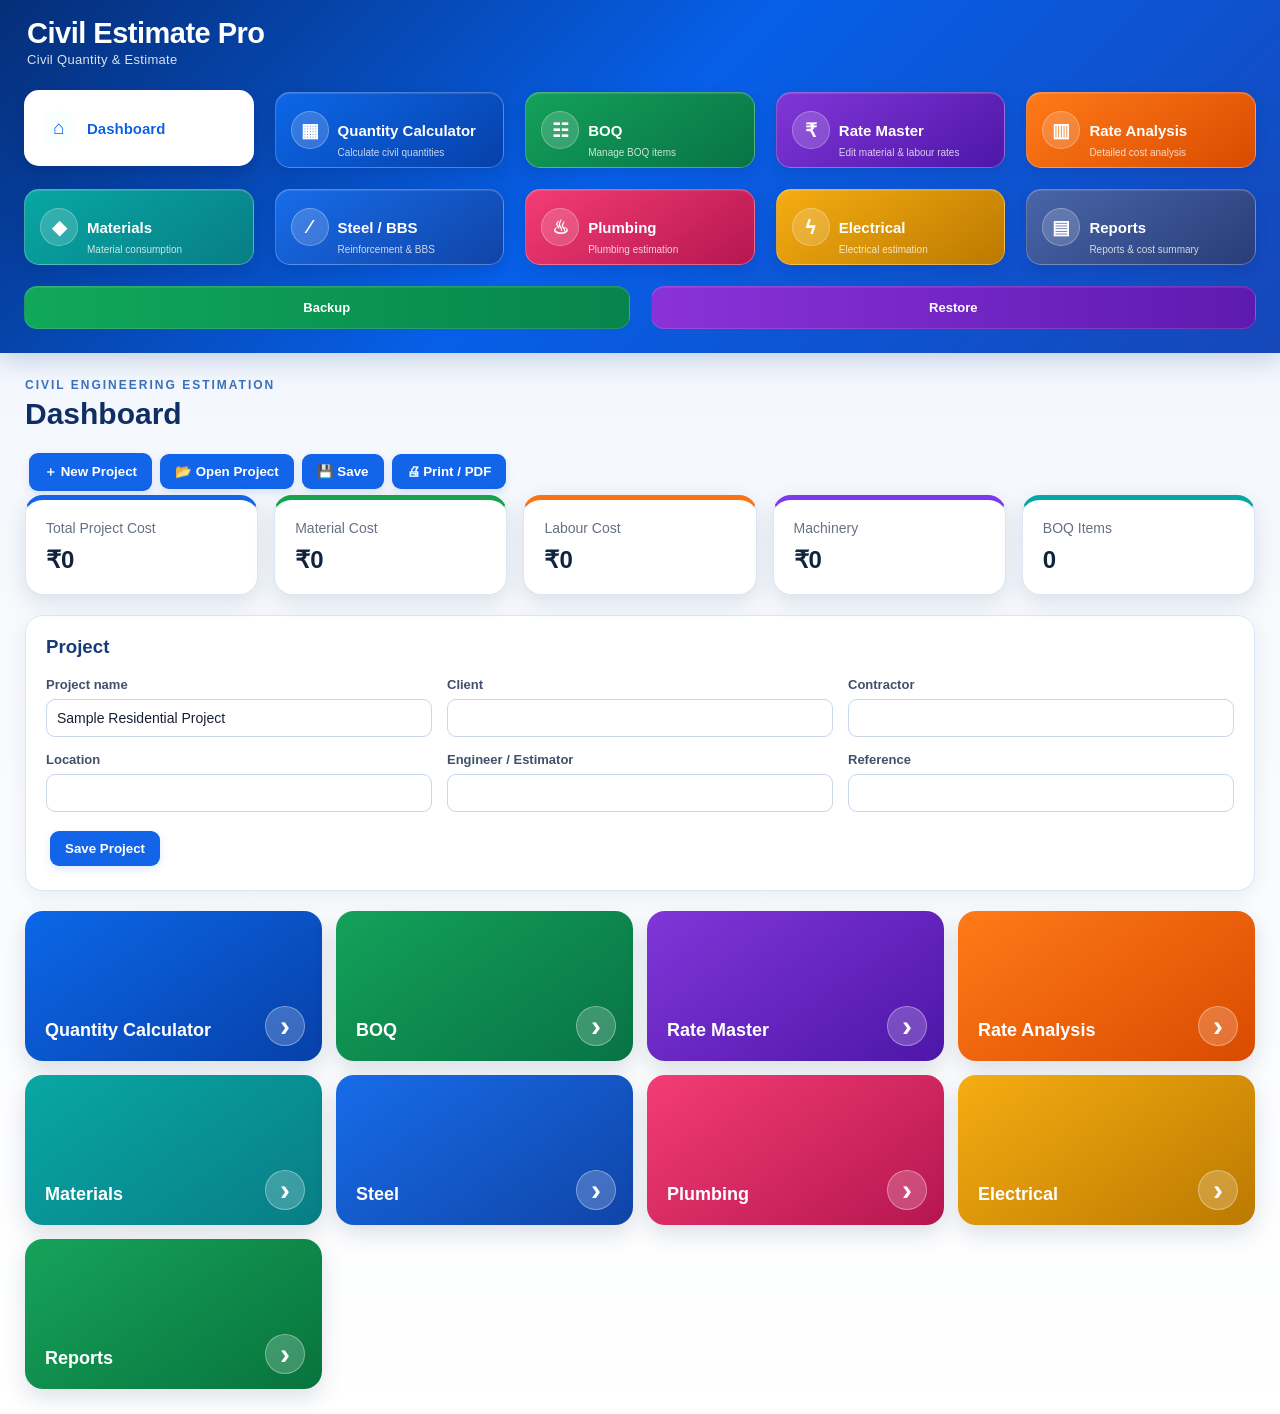
==== commit 3ef27ee7: "Load functional project action controls on dashboard" ====
--- a/index.html
+++ b/index.html
@@ -13,6 +13,7 @@
 <body>
 <div id="app"><div style="padding:30px;font-family:Arial">Loading Civil Quantity & Estimate Pro…</div></div>
 <script src="./app.js"></script>
+<script src="./project-actions.js"></script>
 <script>
 if ('serviceWorker' in navigator) window.addEventListener('load',()=>navigator.serviceWorker.register('./sw.js').catch(()=>{}));
 </script>
--- a/styles.css
+++ b/styles.css
@@ -1 +1 @@
-*{box-sizing:border-box}body{margin:0;font-family:Arial,Helvetica,sans-serif;background:#f4f7fb;color:#172033}.app{display:flex;min-height:100vh}.side{width:245px;background:#102a43;color:#fff;padding:18px;display:flex;flex-direction:column;gap:8px;min-height:100vh;position:fixed;left:0;top:0;bottom:0}.side h1{font-size:20px;margin:5px 5px 18px}.nav,.sidebottom button{border:0;background:transparent;color:#d9e6f5;text-align:left;padding:11px 12px;border-radius:8px;cursor:pointer;font-size:14px}.nav:hover,.nav.active{background:#155eef;color:#fff}.sidebottom{margin-top:auto;display:flex;gap:6px}.sidebottom button{background:#173c5d}.page{padding:24px;max-width:1500px}.pagehead{display:flex;align-items:center;justify-content:space-between;margin-bottom:18px}h2{margin:0;font-size:26px}h3{margin-top:0}.cards{display:grid;grid-template-columns:repeat(5,minmax(130px,1fr));gap:14px;margin-bottom:18px}.cards>div{background:#fff;border:1px solid #e1e7ef;border-radius:12px;padding:18px;box-shadow:0 2px 8px #00000008}.cards small{display:block;color:#667085;margin-bottom:9px}.cards b{font-size:20px}.panel{background:#fff;border:1px solid #e1e7ef;border-radius:12px;padding:18px;margin-bottom:18px}.grid{display:grid;grid-template-columns:repeat(3,minmax(160px,1fr));gap:14px;margin-bottom:15px}label{display:block;font-size:13px;color:#475467}input,select{display:block;width:100%;margin-top:6px;border:1px solid #cbd5e1;border-radius:7px;padding:9px;background:#fff;color:#172033}button{background:#155eef;color:#fff;border:0;border-radius:7px;padding:9px 13px;margin:4px;cursor:pointer}button:hover{background:#0b4dbb}.danger{background:#d92d20}.quick{display:flex;flex-wrap:wrap;gap:8px;background:#fff;border:1px solid #e1e7ef;border-radius:12px;padding:14px}.toolbar{margin-bottom:12px}.tablewrap{overflow:auto;background:#fff;border:1px solid #e1e7ef;border-radius:10px}table{width:100%;border-collapse:collapse;min-width:850px}th,td{padding:9px;border-bottom:1px solid #e8edf3;text-align:left;font-size:13px}th{background:#f7f9fc;color:#475467;position:sticky;top:0}td input{min-width:75px;margin:0}.total{background:#fff;border:1px solid #e1e7ef;border-radius:10px;padding:16px;text-align:right;font-weight:bold;margin-top:12px}.result{background:#eef4ff;border-left:4px solid #155eef;padding:14px;margin-top:14px;line-height:1.8}main{margin-left:245px;width:calc(100% - 245px)}@media(max-width:800px){.side{position:static;width:100%;min-height:auto;display:block}.side h1{display:inline-block}.nav{display:inline-block}.sidebottom{margin-top:8px}.app{display:block}main{margin-left:0;width:100%}.page{padding:14px}.cards{grid-template-columns:repeat(2,1fr)}.grid{grid-template-columns:1fr 1fr}}@media(max-width:500px){.cards{grid-template-columns:1fr}.grid{grid-template-columns:1fr}.nav{font-size:13px;padding:8px}h2{font-size:22px}}@media print{.side,button{display:none!important}main{margin:0;width:100%}.page{padding:0}}+*{box-sizing:border-box}html{scroll-behavior:smooth}body{margin:0;font-family:Inter,Roboto,Arial,sans-serif;background:linear-gradient(180deg,#eef4ff 0,#f7f9fc 42%,#fff 100%);color:#10233f}.app{display:block;min-height:100vh}.side{position:relative;left:auto;top:auto;bottom:auto;width:100%;min-height:0;padding:16px 20px 20px;background:linear-gradient(135deg,#052e78 0%,#075fe8 48%,#1547b8 100%);color:#fff;display:grid;grid-template-columns:repeat(5,minmax(110px,1fr));gap:13px;box-shadow:0 7px 25px #0b3b7a35;z-index:5}.side h1{grid-column:1/-1;font-size:29px;line-height:1.05;margin:0;padding:2px 7px 8px;font-weight:800;letter-spacing:-.5px}.side h1:after{content:'Civil Quantity & Estimate';display:block;font-size:13px;font-weight:400;opacity:.85;letter-spacing:.3px;margin-top:5px}.nav{border:1px solid #ffffff45;background:#ffffff0d;color:#fff;text-align:left;padding:17px 16px 17px 62px;border-radius:15px;cursor:pointer;font-size:15px;font-weight:800;transition:.2s;min-height:76px;position:relative;box-shadow:inset 0 1px #ffffff20,0 5px 14px #001b5520;overflow:hidden}.nav:before{position:absolute;left:15px;top:50%;transform:translateY(-50%);width:36px;height:36px;border-radius:50%;background:#ffffff2b;display:grid;place-items:center;font-size:19px;border:1px solid #ffffff45}.nav:after{position:absolute;left:62px;bottom:9px;font-size:10px;font-weight:500;opacity:.78;white-space:nowrap}.nav:nth-of-type(1){background:#fff;color:#0956d8}.nav:nth-of-type(1):before{content:'⌂';background:#e7f0ff}.nav:nth-of-type(2){background:linear-gradient(145deg,#0c67e8,#0740a9)}.nav:nth-of-type(2):before{content:'▦'}.nav:nth-of-type(2):after{content:'Calculate civil quantities'}.nav:nth-of-type(3){background:linear-gradient(145deg,#13a15a,#087345)}.nav:nth-of-type(3):before{content:'☷'}.nav:nth-of-type(3):after{content:'Manage BOQ items'}.nav:nth-of-type(4){background:linear-gradient(145deg,#8136d8,#4d16a8)}.nav:nth-of-type(4):before{content:'₹'}.nav:nth-of-type(4):after{content:'Edit material & labour rates'}.nav:nth-of-type(5){background:linear-gradient(145deg,#ff7a18,#d94b00)}.nav:nth-of-type(5):before{content:'▥'}.nav:nth-of-type(5):after{content:'Detailed cost analysis'}.nav:nth-of-type(6){background:linear-gradient(145deg,#08a7a4,#087d86)}.nav:nth-of-type(6):before{content:'◆'}.nav:nth-of-type(6):after{content:'Material consumption'}.nav:nth-of-type(7){background:linear-gradient(145deg,#176ce9,#1044a7)}.nav:nth-of-type(7):before{content:'∕'}.nav:nth-of-type(7):after{content:'Reinforcement & BBS'}.nav:nth-of-type(8){background:linear-gradient(145deg,#f43c75,#b5164f)}.nav:nth-of-type(8):before{content:'♨'}.nav:nth-of-type(8):after{content:'Plumbing estimation'}.nav:nth-of-type(9){background:linear-gradient(145deg,#f5ad12,#bb7900)}.nav:nth-of-type(9):before{content:'ϟ'}.nav:nth-of-type(9):after{content:'Electrical estimation'}.nav:nth-of-type(10){background:linear-gradient(145deg,#4965a8,#283d78)}.nav:nth-of-type(10):before{content:'▤'}.nav:nth-of-type(10):after{content:'Reports & cost summary'}.nav:hover,.nav.active{filter:brightness(1.08);transform:translateY(-2px);box-shadow:0 8px 18px #001b5540}.nav:nth-of-type(1).active{background:#fff}.sidebottom{grid-column:1/-1;display:flex;justify-content:stretch;gap:13px;margin:0}.sidebottom button{flex:1;border:1px solid #ffffff20;background:#ffffff15;color:#fff;text-align:center;padding:13px 16px;border-radius:13px;cursor:pointer;font-size:13px;font-weight:800;box-shadow:inset 0 1px #ffffff15}.sidebottom button:first-child{background:linear-gradient(90deg,#10a85a,#07844c)}.sidebottom button:last-child{background:linear-gradient(90deg,#8a32d8,#5d1ab0)}main{margin:0;width:100%}.page{padding:25px;max-width:1500px;margin:auto}.pagehead{display:flex;align-items:center;justify-content:space-between;margin-bottom:18px}h2{margin:0;font-size:30px;color:#102e63;font-weight:800}h3{margin-top:0;color:#173b78}.cards{display:grid;grid-template-columns:repeat(5,minmax(150px,1fr));gap:16px;margin-bottom:20px}.cards>div{background:#fff;border:1px solid #dce6f5;border-radius:18px;padding:20px;box-shadow:0 7px 22px #183b7020;position:relative;overflow:hidden}.cards>div:nth-child(1){border-top:5px solid #1463e8}.cards>div:nth-child(2){border-top:5px solid #16a34a}.cards>div:nth-child(3){border-top:5px solid #f97316}.cards>div:nth-child(4){border-top:5px solid #7c3aed}.cards>div:nth-child(5){border-top:5px solid #06a6a6}.cards small{display:block;color:#667085;margin-bottom:10px;font-size:14px}.cards b{font-size:24px;color:#10233f}.panel{background:#fff;border:1px solid #dce6f5;border-radius:18px;padding:20px;margin-bottom:18px;box-shadow:0 6px 20px #183b7012}.grid{display:grid;grid-template-columns:repeat(3,minmax(160px,1fr));gap:15px;margin-bottom:15px}label{display:block;font-size:13px;color:#40516b;font-weight:600}input,select{display:block;width:100%;margin-top:7px;border:1px solid #c9d6e8;border-radius:9px;padding:10px;background:#fff;color:#172033;font-size:14px;outline:none}input:focus,select:focus{border-color:#1769e8;box-shadow:0 0 0 3px #1769e81a}button{background:#1264e8;color:#fff;border:0;border-radius:9px;padding:10px 15px;margin:4px;cursor:pointer;font-weight:700;transition:.2s;box-shadow:0 3px 9px #1264e825}button:hover{background:#084dbd;transform:translateY(-1px)}.danger{background:#e53935}.danger:hover{background:#bd1d19}.quick{display:grid;grid-template-columns:repeat(4,minmax(170px,1fr));gap:14px;background:transparent;border:0;padding:0;margin-top:20px}.quick button{min-height:150px;margin:0;text-align:left;padding:20px;border-radius:18px;font-size:18px;display:flex;flex-direction:column;justify-content:flex-end;position:relative;overflow:hidden;box-shadow:0 9px 22px #15355c25}.quick button:before{content:'›';position:absolute;right:17px;bottom:15px;width:38px;height:38px;border-radius:50%;background:#ffffff35;border:1px solid #ffffff55;display:grid;place-items:center;font-size:30px;line-height:1}.quick button:nth-child(1){background:linear-gradient(145deg,#0c67e8,#0740a9)}.quick button:nth-child(2){background:linear-gradient(145deg,#13a15a,#087345)}.quick button:nth-child(3){background:linear-gradient(145deg,#8136d8,#4d16a8)}.quick button:nth-child(4){background:linear-gradient(145deg,#ff7a18,#d94b00)}.quick button:nth-child(5){background:linear-gradient(145deg,#08a7a4,#087d86)}.quick button:nth-child(6){background:linear-gradient(145deg,#176ce9,#1044a7)}.quick button:nth-child(7){background:linear-gradient(145deg,#f43c75,#b5164f)}.quick button:nth-child(8){background:linear-gradient(145deg,#f5ad12,#bb7900)}.quick button:nth-child(9){background:linear-gradient(145deg,#16a35a,#08733d)}.toolbar{margin-bottom:12px}.tablewrap{overflow:auto;background:#fff;border:1px solid #dce6f5;border-radius:12px;box-shadow:0 5px 18px #183b7010}table{width:100%;border-collapse:collapse;min-width:850px}th,td{padding:10px;border-bottom:1px solid #e8edf3;text-align:left;font-size:13px}th{background:#f1f6ff;color:#173b78;position:sticky;top:0;font-weight:800}td input{min-width:75px;margin:0}.total{background:#fff;border:1px solid #dce6f5;border-radius:12px;padding:16px;text-align:right;font-weight:800;margin-top:12px;color:#0b4dbd}.result{background:linear-gradient(90deg,#edf5ff,#f6f9ff);border-left:5px solid #1264e8;padding:15px;margin-top:14px;line-height:1.8;border-radius:10px}.page:before{content:'CIVIL ENGINEERING ESTIMATION';display:block;color:#3971bd;font-size:12px;font-weight:800;letter-spacing:2px;margin-bottom:5px}@media(max-width:800px){.side{grid-template-columns:repeat(3,1fr);padding:13px}.side h1{font-size:26px}.nav{font-size:13px}.page{padding:16px}.cards{grid-template-columns:repeat(2,1fr)}.quick{grid-template-columns:repeat(2,1fr)}.grid{grid-template-columns:1fr 1fr}}@media(max-width:520px){.side{grid-template-columns:repeat(2,1fr);gap:10px;padding:13px 12px 16px}.side h1{grid-column:1/-1;font-size:24px}.side h1:after{font-size:11px}.nav{font-size:13px;padding:15px 8px 15px 51px;min-height:70px}.nav:before{left:10px;width:33px;height:33px}.nav:after{left:51px;bottom:7px;font-size:9px}.sidebottom{gap:10px}.page{padding:13px}.page:before{font-size:10px}.pagehead h2{font-size:25px}.cards{grid-template-columns:1fr 1fr;gap:10px}.cards>div{padding:15px;border-radius:15px}.cards b{font-size:20px}.quick{grid-template-columns:1fr 1fr;gap:10px}.quick button{min-height:135px;font-size:16px;padding:15px}.grid{grid-template-columns:1fr}.panel{padding:15px;border-radius:15px}}@media print{.side,button{display:none!important}main{margin:0;width:100%}.page{padding:0}.page:before{display:none}}
